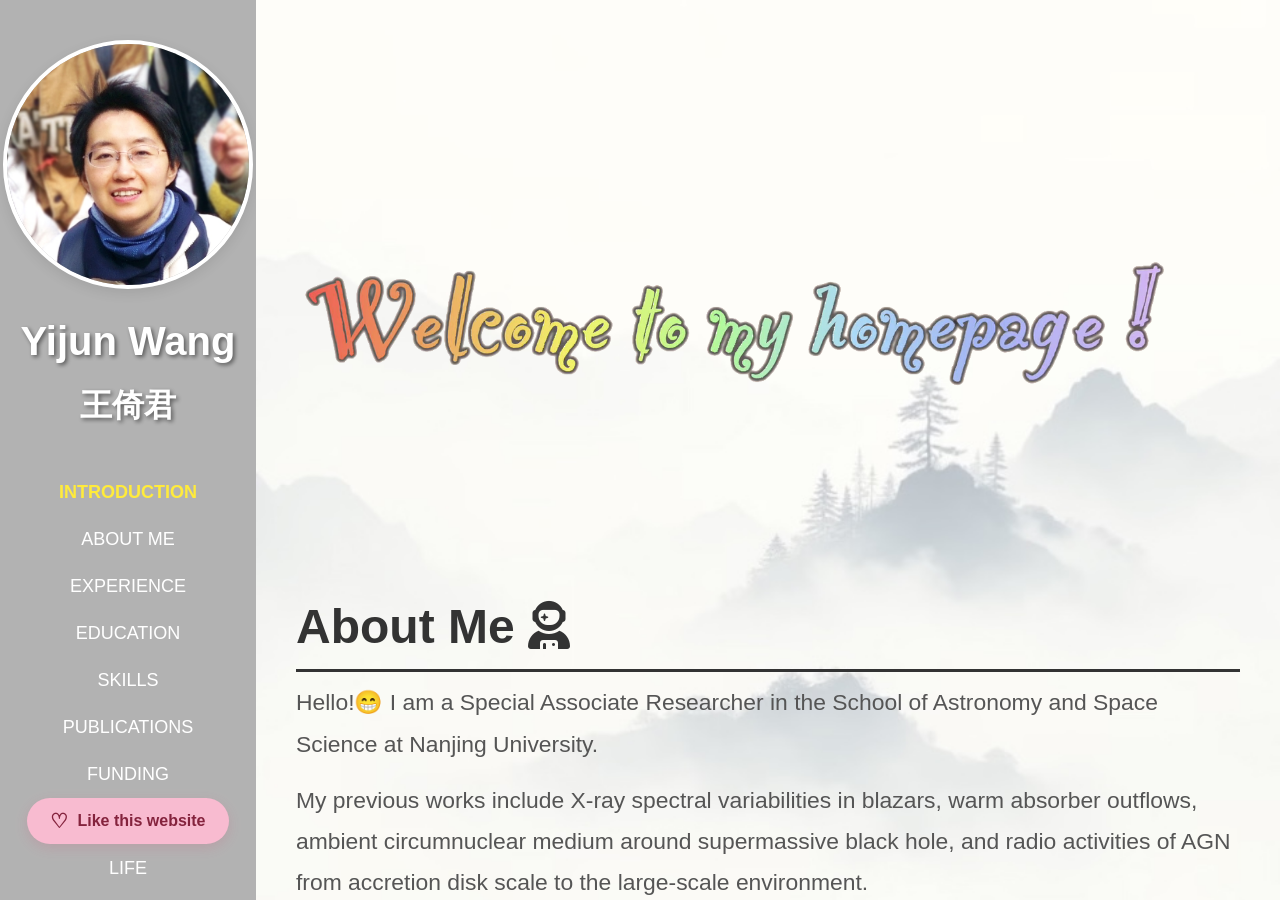
==== index.html @ e7525858 "Update index.html" ====
<!DOCTYPE html>
<html lang="en">
<head>
    <meta charset="UTF-8">
    <meta name="viewport" content="width=device-width, initial-scale=1.0">
    <title>Personal Website</title>

    <!-- Font Awesome CDN -->
    <link rel="stylesheet" href="https://cdnjs.cloudflare.com/ajax/libs/font-awesome/6.4.0/css/all.min.css">
    
    <style>
        * {
            margin: 0;
            padding: 0;
            box-sizing: border-box;
        }

        body {
            font-family: 'Arial', sans-serif;
            height: 100vh;
            overflow: hidden;
        }

        /* Split screen container - Full page */
        .container {
            display: flex;
            height: 100vh;
            width: 100vw;
        }

        /* Left side - Navigation with background image */
        .left-side {
            width: 20%;
            background-image: url('your-background-image.jpg'); /* Upload your image */
            background-size: cover;
            background-position: center;
            background-repeat: no-repeat;
            color: white;
            padding: 40px 15px;
            overflow-y: auto;
            position: fixed;
            height: 100vh;
            left: 0;
            top: 0;
            display: flex;
            flex-direction: column;
            align-items: center;
            text-align: center;
        }

        /* Overlay for better text readability */
        .left-side::before {
            content: '';
            position: absolute;
            top: 0;
            left: 0;
            right: 0;
            bottom: 0;
            background: rgba(0, 0, 0, 0.3);
            z-index: 1;
        }

        .left-side > * {
            position: relative;
            z-index: 2;
        }

        /* Profile photo */
        /* .profile-photo {
            width: 180px;
            height: 180px;
            border-radius: 50%;
            object-fit: cover;
            border: 4px solid white;
            margin-bottom: 30px;
        } */

        /* Name with larger font size */
        .name {
            font-size: 2.5em;
            font-weight: bold;
            margin-bottom: 20px;
            color: white;
            text-shadow: 2px 2px 4px rgba(0, 0, 0, 0.5);
        }

        /* Chinese Name with larger font size */
        .name-CN {
            font-size: 2.0em;
            font-weight: bold;
            margin-bottom: 30px;
            color: white;
            text-shadow: 2px 2px 4px rgba(0, 0, 0, 0.5);
        }

        /* Navigation items - no background boxes */
        .nav-items {
            width: 100%;
            margin-top: 10px;
        }

        .nav-item {
            padding: 12px 20px;
            margin: 2px 0;
            cursor: pointer;
            transition: all 0.3s ease;
            font-size: 18px;
            font-weight: 500;
            color: white;
            background: none;
            border: none;
            width: 100%;
            text-align: center;
            gap: 2px;
        }

        /* Hover effect - font size larger */
        .nav-item:hover {
            font-size: 20px;
            transform: scale(1.05);
            color: white;
        }

        .nav-item.active {
            color: #ffeb3b;
            font-weight: bold;
        }

        .nav-item.external-link {
            text-decoration: none;
            color: white;
            margin-top: 20px;
            border: 1px solid rgba(255, 255, 255, 0.3);
            border-radius: 8px;
        }

        .nav-item.external-link:hover {
            background-color: rgba(255, 255, 255, 0.1);
            border-color: #ffeb3b;
        }

        .page-views {
            position: absolute;
            bottom: 2rem;
            font-size: 0.9rem;
            background: rgba(0,0,0,0.7);
            padding: 0.8rem 1.5rem;
            border-radius: 25px;
            color: white;
            backdrop-filter: blur(10px);
            border: 1px solid rgba(255,255,255,0.2);
            text-align: center;
        }

        #viewCount {
            font-weight: bold;
            color: #ff6b6b;
            font-size: 1.1rem;
        }

        /* Right side - Content with seashell background */
        .right-side {
            width: 80%;
            background-image: url('your-background-image2.jpg'); /* Upload your image */
            background-color: #fff2e9;
            background-size: cover;
            background-position: center;
            background-repeat: no-repeat;
            color: white;
            margin-left: 20%;
            padding: 40px;
            overflow-y: auto;
            height: 100vh;
        }

        /* GIF-like Video section - small distance to next section */
        .gif-section {
            width: 100%;
            margin-bottom: 0; /* Small distance to first section */
            margin-top: 5px;
            margin-left: 0px;
            text-align: left;
            min-height: 30vh;
        }

        .gif-mov {
            width: 100%;
            max-width: 1500px;
            height: 400px;
            border-radius: 8px;
            object-fit: cover;
            margin-left: 5px;
            /* Hide all video controls and make it look like GIF */
            -webkit-appearance: none;
            appearance: none;
            background: #000;
            pointer-events: none;
        }

        /* Completely hide all video controls in all browsers */
        .gif-video::-webkit-media-controls {
            display: none !important;
        }

        .gif-video::-webkit-media-controls-panel {
            display: none !important;
        }

        .gif-mov::-webkit-media-controls-play-button,
        .gif-mov::-webkit-media-controls-start-playback-button,
        .gif-mov::-webkit-media-controls-timeline,
        .gif-mov::-webkit-media-controls-current-time-display,
        .gif-mov::-webkit-media-controls-time-remaining-display,
        .gif-mov::-webkit-media-controls-mute-button,
        .gif-mov::-webkit-media-controls-volume-slider,
        .gif-mov::-webkit-media-controls-fullscreen-button,
        .gif-mov::-webkit-media-controls-overlay-play-button {
            display: none !important;
        }

        .transparent-video-container {
            background: transparent;
            padding: 0;
        }

        .transparent-mov {
            width: 100%;
            max-width: 1500px;
            height: 400px;
            object-fit: contain;
            
            /* 确保视频本身不添加任何背景 */
            background: transparent !important;
            mix-blend-mode: normal;
            
            /* GIF-like behavior */
            -webkit-appearance: none;
            appearance: none;
            pointer-events: none;
        }

        /* 隐藏所有控制条 */
        .transparent-mov::-webkit-media-controls { display: none !important; }
        .transparent-mov::-webkit-media-controls-panel { display: none !important; }

        /* Content sections */
        .content-section {
            min-height: 50vh;
            display: flex;
            flex-direction: column;
            justify-content: center;
            margin-bottom: 100px;
            margin-top: 0px;
        }

        .section-title {
            font-size: 3em;
            margin-bottom: 10px;
            color: #333;
            border-bottom: 3px solid #333;
            padding-bottom: 15px;
        }

        .section-content {
            font-size: 1.3em;
            line-height: 1.8;
            color: #555;
        }

        .section-content h3 {
            color: #333;
            margin: 25px 0 15px 0;
            font-size: 1.5em;
        }

        .section-content p {
            margin-bottom: 15px;
            font-size: 1.1em;
        }

        .section-content a {
            color: #0366d6;
            text-decoration: none;
            transition: color 0.3s ease;
        }

        .section-content a:hover {
            color: #0256b3;
            text-decoration: underline;
        }

        /* Skill section styling */
        .skills-columns {
            display: grid;
            grid-template-columns: repeat(2, minmax(0, 1fr));
            gap: 40px;
        }

        @media (max-width: 768px) {
            .skills-columns {
                grid-template-columns: 1fr;
                gap: 20px;
            }
        }
        
        /* Papers section styling */
        .papers-list {
            list-style: none;
            margin-top: 20px;
        }

        .paper-item {
            display: flex;
            align-items: flex-start;
            margin-bottom: 25px;
            padding: 15px;
            background: rgba(255, 255, 255, 0.7);
            border-radius: 8px;
            border-left: 4px solid #0366d6;
            transition: transform 0.2s ease, box-shadow 0.2s ease;
        }

        .paper-number {
            flex-shrink: 0;
            width: 32px;
            height: 32px;
            background: #0366d6;
            color: white;
            border-radius: 50%;
            text-align: center;
            line-height: 32px;
            font-weight: bold;
            margin-right: 15px;
            margin-top: 2px; /* 微调垂直对齐 */
            font-size: 0.9em;
        }

        .paper-title {
            font-weight: bold;
            color: #333;
            margin-bottom: 8px;
            font-size: 1.1em;
            line-height: 1.4;
        }

        .paper-authors {
            color: #666;
            font-style: italic;
            margin-bottom: 6px;
            font-size: 0.95em;
        }

        .paper-venue {
            color: #888;
            margin-bottom: 10px;
            font-size: 0.9em;
        }

        .paper-links a {
            color: #0366d6;
            text-decoration: none;
            margin-right: 15px;
            font-size: 0.9em;
            padding: 4px 8px;
            border: 1px solid #0366d6;
            border-radius: 4px;
            transition: all 0.2s ease;
        }

        .paper-links a:hover {
            background-color: #0366d6;
            color: white;
            text-decoration: none;
        }

        .paper-content {
            flex: 1;
        }

        .profile-photo {
            width: 250px;
            height: 250px;
            border-radius: 50%;
            object-fit: cover;
            border: 4px solid white;
            box-shadow: 0 4px 15px rgba(0,0,0,0.1);
            margin-bottom: 30px;
        }

        .project-grid {
            display: grid;
            grid-template-columns: repeat(auto-fit, minmax(300px, 1fr));
            gap: 30px;
        }

        .project-card {
            background: white;
            border-radius: 12px;
            overflow: hidden;
            box-shadow: 0 4px 15px rgba(0,0,0,0.1);
            transition: transform 0.3s ease;
        }

        .project-card:hover {
            transform: translateY(-5px);
        }

        .project-thumbnail {
            max-width: 100%;
        }

        .project-info {
            padding: 20px;
        }

        .project-links a {
            color: #0366d6;
            text-decoration: none;
            margin-right: 15px;
            font-weight: 500;
        }

        .project-links a:hover {
            text-decoration: underline;
        }

        /* Style for external links */
        .custom-link {
            color: #0366d6;
            text-decoration: none;
            font-weight: 500;
            padding: 8px 12px;
            border-radius: 5px;
            transition: all 0.3s ease;
            display: inline-block;
        }

        .custom-link:hover {
            color: #0256b3;
            background-color: rgba(3, 102, 214, 0.1);
            text-decoration: underline;
            transform: translateY(-2px);
        }


        /* Gentle pink-to-red appreciation button */
        .like-section { position: absolute; bottom: 2rem; text-align: center; padding: 1.5rem 1rem; min-width: 150px; }
        .like-button {
            background: #f8bbd0; color: #84233d; border: 0; padding: 13px 23px;
            border-radius: 50px; font-size: 1rem; font-weight: 600; cursor: pointer;
            display: flex; align-items: center; justify-content: center; gap: 9px;
            margin: 0 auto; box-shadow: 0 4px 14px rgba(210, 70, 110, .18);
            transition: background-color .35s ease, color .35s ease, box-shadow .35s ease, transform .2s ease;
        }
        .like-button:hover { transform: translateY(-2px); box-shadow: 0 6px 18px rgba(210,70,110,.25); }
        .like-button:active { transform: scale(.96); }
        .like-button.clicked { background: #d9364f; color: #fff; }
        .like-icon { font-size: 1.25rem; line-height: 1; transition: transform .35s ease; }
        .like-button:hover .like-icon { transform: scale(1.15); }
        .like-heart-particle {
            position: fixed; z-index: 9999; pointer-events: none; line-height: 1;
            font-size: var(--heart-size); color: var(--heart-color);
            animation: like-heart-float 1.3s ease-out forwards;
        }
        @keyframes like-heart-float {
            0% { opacity: 0; transform: translate(-50%, 0) scale(.4) rotate(-12deg); }
            20% { opacity: 1; }
            100% { opacity: 0; transform: translate(calc(-50% + var(--heart-x)), var(--heart-y)) scale(1.2) rotate(var(--heart-rotation)); }
        }
        @media (prefers-reduced-motion: reduce) {
            .like-button { transition: none; }
            .like-heart-particle { display: none; }
        }

        @media (max-width: 768px) {
            .paper-item {
                padding: 12px;
                margin-bottom: 20px;
            }
    
            .paper-number {
                width: 28px;
                height: 28px;
                line-height: 28px;
                margin-right: 12px;
                font-size: 0.8em;
            }
    
            .paper-title {
                font-size: 1em;
            }
    
            .paper-links a {
                display: inline-block;
                margin-bottom: 5px;
                margin-right: 10px;
            }
        }

        /* Make sure content takes full height */
        html, body {
            height: 100%;
        }

        /* Responsive design */
        @media (max-width: 768px) {
            .container {
                flex-direction: column;
            }
            
            .left-side, .right-side {
                width: 100%;
                position: static;
                margin-left: 0;
            }
            
            .left-side {
                height: auto;
                min-height: 50vh;
            }
            
            .right-side {
                height: 50vh;
            }

            .name {
                font-size: 2em;
            }

            .gif-video {
                height: 400px;
            }
        }

        /* Publications: visual research gallery */
        #publications { justify-content: flex-start; }
        .pub-intro { color: #687487; font-size: 1rem; margin: 12px 0 22px; }
        .publication-grid { display: grid; grid-template-columns: repeat(3, minmax(0, 1fr)); gap: 20px; align-items: stretch; }
        .publication-card { min-width: 0; display: flex; flex-direction: column; overflow: hidden; border-radius: 13px; background: rgba(255,255,255,.93); border: 1px solid rgba(37,76,116,.15); box-shadow: 0 5px 20px rgba(17,43,75,.12); transition: transform .2s ease, box-shadow .2s ease; }
        .publication-card:hover { transform: translateY(-4px); box-shadow: 0 12px 26px rgba(17,43,75,.18); }
        .publication-visual { position: relative; aspect-ratio: 16/10; background: radial-gradient(circle at 45% 50%, #15355b, #061326 75%); overflow: hidden; }
        .publication-visual img { width: 100%; height: 100%; display: block; object-fit: cover; }
        .publication-placeholder { position: absolute; inset: 0; display: flex; align-items: center; justify-content: center; padding: 18px; text-align: center; color: #a9c8e7; font-size: .95rem; line-height: 1.5; letter-spacing: .02em; }
        .publication-visual img:not([src]) { display: none; }
        .publication-visual img[src] + .publication-placeholder { display: none; }
        .publication-details { padding: 17px 17px 19px; display: flex; flex: 1; flex-direction: column; }
        .publication-meta { font-size: .76rem; font-weight: 700; color: #376e9e; letter-spacing: .06em; margin-bottom: 9px; }
        #publications .publication-title { color: #1a2f47; font-size: 1rem; font-weight: 700; line-height: 1.45; margin: 0 0 11px; overflow-wrap: anywhere; }
        #publications .publication-authors { font-size: .81rem; color: #526275; font-style: normal; line-height: 1.55; margin: 0 0 11px; overflow-wrap: anywhere; }
        #publications .publication-authors strong { color: #235c90; }
        #publications .publication-venue { font-size: .82rem; color: #718094; margin: 0 0 14px; }
        #publications .publication-links { display: flex; flex-wrap: wrap; gap: 8px; margin-top: auto; }
        #publications .publication-links a { display: inline-block; margin: 0; padding: 5px 10px; border-radius: 5px; border: 1px solid #b9d3ed; color: #185c9b; background: #f5faff; text-decoration: none; font-size: .8rem; }
        #publications .publication-links a:hover { color: #fff; background: #185c9b; }
        .publication-more { margin-top: 34px; }
        .publication-more h3 { color: #30445a; font-size: 1.25rem; margin: 0 0 14px; }
        .publication-more .papers-list { margin-top: 0; }
        .publication-more .paper-item { font-size: .87rem; }
        @media (max-width: 1200px) { .publication-grid { grid-template-columns: repeat(2, minmax(0, 1fr)); } }
        @media (max-width: 700px) { .publication-grid { grid-template-columns: 1fr; } .right-side { padding: 24px 16px; } }
        @media (prefers-reduced-motion: reduce) { .publication-card { transition: none; } }
        /* Publication thumbnails: enlarge on hover without changing card layout */
        .publication-card { overflow: visible; position: relative; }
        .publication-card:hover { z-index: 20; }
        .publication-visual { overflow: visible; z-index: 1; }
        .publication-visual img {
            position: relative;
            z-index: 1;
            transform-origin: center center;
            transition: transform 0.3s ease, box-shadow 0.3s ease;
            cursor: zoom-in;
        }
        .publication-visual img:hover {
            transform: scale(1.8);
            z-index: 30;
            box-shadow: 0 12px 35px rgba(0,0,0,0.35);
            border-radius: 6px;
        }
        @media (max-width: 700px) {
            .publication-visual img:hover { transform: scale(1.15); }
        }
        @media (prefers-reduced-motion: reduce) {
            .publication-visual img { transition: none; }
        }

    </style>
</head>
<body>
    <div class="container">
        <!-- Left Side - Navigation -->
        <div class="left-side">
            <!-- Profile Photo -->
            <img src="your-photo.jpg" alt="Profile Photo" class="profile-photo">
            
            <!-- Name with larger font size -->
            <div class="name">Yijun Wang</div>
            <div class="name-CN">王倚君</div>
            
            <!-- Navigation Items - no background boxes -->
            <div class="nav-items">
                <div class="nav-item active" data-target="video">INTRODUCTION</div>
                <div class="nav-item" data-target="about">ABOUT ME</div>
                <div class="nav-item" data-target="experience">EXPERIENCE</div>
                <div class="nav-item" data-target="education">EDUCATION</div>
                <div class="nav-item" data-target="skills">SKILLS</div>
                <div class="nav-item" data-target="publications">PUBLICATIONS</div>
                <div class="nav-item" data-target="funding">FUNDING</div>
                <div class="nav-item" data-target="contact">CONTACT</div>
                <div class="nav-item" data-target="life">LIFE</div>
            </div>
            <div class="like-section" aria-label="Website appreciation">
                <button id="likeButton" class="like-button" type="button" aria-pressed="false">
                    <span class="like-icon" aria-hidden="true">♡</span>
                    <span class="like-text">Like this website</span>
                </button>
            </div>
        </div>

        <!-- Right Side - Content -->
        <div class="right-side">
            <!-- Cross-browser transparent welcome animation -->
            <section id="video" class="content-section">
                <div class="transparent-video-container">
                    <video class="transparent-mov" id="welcomeVideo" autoplay muted loop playsinline preload="auto" aria-label="Animated welcome greeting"></video>
                </div>
            </section>

            <!-- About Section -->
            <section id="about" class="content-section">
                <h2 class="section-title">About Me
                    <i class="fa-solid fa-user-astronaut"></i>
                    <!-- <i class="fa-solid fa-user-secret"></i> -->
                </h2>
                <div class="section-content">
                    <p>Hello!😁 I am a Special Associate Researcher in the School of Astronomy and Space Science at Nanjing University.</p>
                    <p>My previous works include X-ray spectral variabilities in blazars, warm absorber outflows, ambient circumnuclear medium around supermassive black hole, and radio activities of AGN from accretion disk scale to the large-scale environment.</p>
                    <p>Now my interests focus on AGN feedback on host galaxies and surrounding environments.</p>
                    <p>You can find my resume <a href="Wang_Yijun_resume.pdf" download style="color: #0366d6; text-decoration: none;">here</a> and my research experience <a href="Wang_Yijun_Research_Experience.pdf" download style="color: #0366d6; text-decoration: none;">here</a>.
                    </p>
                </div>
            </section>

            <!-- Experience Section -->
            <section id="experience" class="content-section">
                <h2 class="section-title">Experience
                    <i class="fa-solid fa-suitcase"></i>
                </h2>
                <div class="section-content">
                    <h3>Special Associate Researcher @ Nanjing University (2024-Present)</h3>
                    <p> Working in Prof. Tao Wang's group.</p>
                    <p>Leading works about minor-merger induced star formation rejuvenation in an elliptical radio-loud AGN host 3C 59, warm absorber outflows around the central engine of 3C 59, and radio AGN feedback to the surrounding satellite galaxies.</p>
                </div>
                 <div class="section-content">
                    <h3>Special Assistant Researcher @ Nanjing University (2021-2024)</h3>
                    <p> Working in Prof. Tao Wang's group.</p>
                    <p>Leading works about density profile of the ambient circumnuclear medium around supermassive black hole, and radio activities of AGN from accretion disk scale to host galaxy scale.</p>
                </div>
          </section>

            <!-- Education Section -->
            <section id="education" class="content-section">
                <h2 class="section-title">Education
                    <i class="fa-solid fa-graduation-cap"></i>
                </h2>
                <div class="section-content">
                    <h3>Doctor of Science in Astrophysics (2014-2021)</h3>
                    <p>@ University of Science and Technology of China (USTC)</p>
                    <p>Studying in Prof. Yongquan Xue's group.</p>
                    <p> Leading works on X-ray spectral variability in blazars.</p>
                    
                    <h3>Visiting PhD student in Astrophysics (2019-2020)</h3>
                    <p>@ Space Research Organisation Netherlands (SRON) & Leiden University</p>
                    <p>Studying in Prof. Jelle Kaastra's group.</p>
                    <p> Participating a series of works on warm absorber outflows and obscured winds in NGC 3227, and leading one of the projects.</p>
                    
                    <h3>Bachelor of Science in Agriculture (2010-2014)</h3>
                    <p>@ Huazhong Agriculture Univerisy (HZAU)</p>
                    <p>Cultivating a variety of crops such as rapeseed, rice, wheat, cotton, corn, and others, and learning basic plant gene extraction techniques and meteorology.</p>
                </div>
            </section>

            <!-- Skills Section -->
            <section id="skills" class="content-section">
                <h2 class="section-title">Skills
                    <i class="fa-solid fa-laptop-code"></i>
                </h2>
                <div class="section-content">
                    <h3>Data Reduction</h3>
                    <p>XMMM-Newton &#9733;&#9733;&#9733;&#9733;&#9733;</p>
                    <p>NuSTAR &#9733;&#9733;&#9733;&#9733;&#9734;</p>
                    <p>Swift &#9733;&#9733;&#9733;&#9734;&#9734;</p>
                    <p>RXTE &#9733;&#9733;&#9733;&#9734;&#9734;</p>
                    
                    <h3>Software or code</h3>
                    <p>SPEX &#9733;&#9733;&#9733;&#9733;&#9733;</p>
                    <p>CIGALE &#9733;&#9733;&#9733;&#9733;&#9733;</p>
                    <p>galight &#9733;&#9733;&#9733;&#9733;&#9733;</p>
                    <p>EAZY &#9733;&#9733;&#9733;&#9733;&#9734;</p>
                    <p>XSPEC &#9733;&#9733;&#9733;&#9734;&#9734;</p>
                    <p>QSOfit &#9733;&#9733;&#9733;&#9734;&#9734;</p>
                    <p>Photoshop &#9733;&#9733;&#9733;&#9733;&#9733;</p>
                </div>
            </section>

            <!-- Publications Section -->
            <section id="publications" class="content-section">
                <h2 class="section-title">Publications
                    <i class="fa-regular fa-pen-to-square"></i>
                    </h2>
                <div class="section-content">
                    <h3>First-Author Papers</h3>
                    <ul class="papers-list">
                        <!-- Paper 1 -->
                        <li class="paper-item">
                            <span class="paper-number">1</span>
                            <div class="paper-content">
                                <div class="paper-title">Satellite quenching by radio jets of central galaxies in galaxy groups</div>
                                <div class="paper-authors"><strong>Yijun Wang</strong>, Tao Wang, Dingyi Zhao, Yingjie Peng, Mark T. Sargent, Ziwen Zhang, Houjun Mo, Feng Yuan, Zhaozhou Li, Lingyu Wang, Yu Qiu, Yangyao Chen, Ke Xu</div>
                                <div class="paper-venue">Submitted, 2026</div>
                                <div class="paper-links">
                                    <a href="https://ui.adsabs.harvard.edu/abs/2026arXiv260702801W/abstract" target="_blank">ADS</a>
                                    <a href="https://arxiv.org/abs/2607.02801" target="_blank">arXiv</a>
                                </div>
                            </div>
                        </li>

                        <!-- Paper 2 -->
                        <li class="paper-item">
                            <span class="paper-number">2</span>
                            <div class="paper-content">
                                <div class="paper-title">Warm absorber outflows in radio-loud active galactic nucleus 3C 59</div>
                                <div class="paper-authors"><strong>Yijun Wang</strong>, Tao Wang, Junjie Mao, Yerong Xu, Zhicheng He, Zheng Zhou, Yongquan Xue, Jiayi Chen, Chen Li, Fangzheng Shi, Missagh Mehdipour</div>
                                <div class="paper-venue">A&A, 2026</div>
                                <div class="paper-links">
                                    <a href="https://ui.adsabs.harvard.edu/abs/2026A%26A...705A..95W/abstract" target="_blank">ADS</a>
                                    <a href="https://arxiv.org/abs/2510.06752" target="_blank">arXiv</a>
                                </div>
                            </div>
                        </li>

                        <!-- Paper 3 -->
                        <li class="paper-item">
                            <span class="paper-number">3</span>
                            <div class="paper-content">
                                <div class="paper-title">Minor-merger induced star formation rejuvenation in an elliptical radio-loud quasar host, 3C 59</div>
                                <div class="paper-authors"><strong>Yijun Wang</strong>, Tao Wang, Ke Xu, Junjie Mao, Yerong Xu, Zheng Zhou</div>
                                <div class="paper-venue">ApJ, 2025</div>
                                <div class="paper-links">
                                    <a href="https://ui.adsabs.harvard.edu/abs/2025ApJ...980..107W/abstract" target="_blank">ADS</a>
                                    <a href="https://arxiv.org/abs/2412.11367" target="_blank">arXiv</a>
                                </div>
                            </div>
                        </li>
                        
                        <!-- Paper 4 -->
                        <li class="paper-item">
                            <span class="paper-number">4</span>
                            <div class="paper-content">
                                <div class="paper-title">The fundamental plane of black hole activity for low-luminosity radio active galactic nuclei across 0 < z < 4</div>
                                <div class="paper-authors"><strong>Yijun Wang</strong>, Tao Wang, Luis C. Ho, Yuxing Zhong, Bin Luo</div>
                                <div class="paper-venue">A&A, 2024</div>
                                <div class="paper-links">
                                    <a href="https://ui.adsabs.harvard.edu/abs/2024A%26A...689A.327W/abstract" target="_blank">ADS</a>
                                    <a href="https://arxiv.org/abs/2402.17991" target="_blank">arXiv</a>
                                </div>
                            </div>
                        </li>

                        <!-- Paper 5 -->
                        <li class="paper-item">
                            <span class="paper-number">5</span>
                            <div class="paper-content">
                                <div class="paper-title">Cosmic evolution of radio-excess active galactic nuclei in quiescent and star-forming galaxies across 0 < z < 4</div>
                                <div class="paper-authors"><strong>Yijun Wang</strong>, Tao Wang, Daizhong Liu, Mark T. Sargent, Fangyou Gao, David M. Alexander, Wiphu Rujopakarn, Luwenjia Zhou, Emanuele Daddi, Ke Xu, Kotaro Kohno, Shuowen Jin</div>
                                <div class="paper-venue">A&A, 2024</div>
                                <div class="paper-links">
                                    <a href="https://ui.adsabs.harvard.edu/abs/2024A%26A...685A..79W/abstract" target="_blank">ADS</a>
                                    <a href="https://arxiv.org/abs/2401.04924" target="_blank">arXiv</a>
                                </div>
                            </div>
                        </li>

                        <!-- Paper 6 -->
                        <li class="paper-item">
                            <span class="paper-number">6</span>
                            <div class="paper-content">
                                <div class="paper-title">Density profile of the ambient circumnuclear medium in Seyfert 1 galaxies</div>
                                <div class="paper-authors"><strong>Yijun Wang</strong>, Zhicheng He, Junjie Mao, Jelle Kaastra, Yongquan Xue, and Mehdipour Missagh</div>
                                <div class="paper-venue">ApJ, 2022</div>
                                <div class="paper-links">
                                    <a href="https://ui.adsabs.harvard.edu/abs/2022ApJ...928....7W/abstract" target="_blank">ADS</a>
                                    <a href="https://arxiv.org/abs/2202.01502" target="_blank">arXiv</a>
                                </div>
                            </div>
                        </li>

                        <!-- Paper 7 -->
                        <li class="paper-item">
                            <span class="paper-number">7</span>
                            <div class="paper-content">
                                <div class="paper-title">Transient obscuration event captured in NGC 3227 II. Warm absorbers and obscuration events in archival XMM-Newton and NuSTAR observations</div>
                                <div class="paper-authors"><strong>Yijun Wang</strong>, Jelle Kaastra, Mehdipour Missagh, Junjie Mao, Elisa Costantini, Gerard A. Kriss, Ciro Pinto, Gabriele Ponti, Ehud Behar, Stefano Bianchi, Graziella Branduardi-Raymont, Barbara De Marco, Sam Grafton-Waters, Pierre Olivier Petrucci, Jacobo Ebrero, Dominic James Walton, Shai Kaspi, Yongquan Xue, Stáphane Paltani, Laura di Gesu, Zhicheng He</div>
                                <div class="paper-venue">A&A, 2022</div>
                                <div class="paper-links">
                                    <a href="https://ui.adsabs.harvard.edu/abs/2022A%26A...657A..77W/abstract" target="_blank">ADS</a>
                                    <a href="https://arxiv.org/abs/2110.07861" target="_blank">arXiv</a>
                                </div>
                            </div>
                        </li>

                        <!-- Paper 8 -->
                        <li class="paper-item">
                            <span class="paper-number">8</span>
                            <div class="paper-content">
                                <div class="paper-title">X-ray spectral variations of synchrotron peak in BL Lacs</div>
                                <div class="paper-authors"><strong>Yijun Wang</strong>, Shifu Zhu, Yongquan Xue, Minfeng Gu, Shanshan Weng, and Huynh Anh N. Le</div>
                                <div class="paper-venue">ApJ, 2019</div>
                                <div class="paper-links">
                                    <a href="https://ui.adsabs.harvard.edu/abs/2019ApJ...885....8W/abstract" target="_blank">ADS</a>
                                    <a href="https://arxiv.org/abs/1909.06801" target="_blank">arXiv</a>
                                </div>
                            </div>
                        </li>

                        <!-- Paper 9 -->
                        <li class="paper-item">
                            <span class="paper-number">9</span>
                            <div class="paper-content">
                                <div class="paper-title">Systematic investigation of X-ray spectral variability of TeV blazars during flares in the RXTE era</div>
                                <div class="paper-authors"><strong>Yijun Wang</strong>, Yongquan Xue, Shifu Zhu, and Junhui Fan</div>
                                <div class="paper-venue">ApJ, 2018</div>
                                <div class="paper-links">
                                    <a href="https://ui.adsabs.harvard.edu/abs/2018ApJ...867...68W/abstract" target="_blank">ADS</a>
                                    <a href="https://arxiv.org/abs/1809.08036" target="_blank">arXiv</a>
                                </div>
                            </div>
                        </li>
                    </ul>
                    
                    <h3>Book Chapter</h3>
                    <ul class="papers-list">
                        <!-- Paper 10 -->
                        <li class="paper-item">
                            <span class="paper-number">10</span>
                            <div class="paper-content">
                                <div class="paper-title">Chapter "High-Resolution Spectral Analysis" in Book "High-Resolution X-ray Spectroscopy: Instrumentation, Data Analysis, and Science"</div>
                                <div class="paper-authors"><strong>Yijun Wang</strong>, Jelle de Plaa</div>
                                <div class="paper-venue">Springer, 2023</div>
                                <div class="paper-links">
                                    <a href="https://link.springer.com/chapter/10.1007/978-981-99-4409-5_6" target="_blank">Springer link of this Chapter</a>
                                    <a href="https://link.springer.com/book/10.1007/978-981-99-4409-5" target="_blank">Springer link of the Book</a>
                                </div>
                            </div>
                        </li>
                    </ul>

                    <h3>Co-authored Papers</h3>
                    <ul class="papers-list">
                        <!-- Paper 11 -->
                        <li class="paper-item">
                            <span class="paper-number">11</span>
                            <div class="paper-content">
                                <div class="paper-title">An empirical model of the extragalactic radio background</div>
                                <div class="paper-authors">Fangyou Gao, Tao Wang, <strong>Yijun Wang</strong></div>
                                <div class="paper-venue">A&A, 2025</div>
                                <div class="paper-links">
                                    <a href="https://ui.adsabs.harvard.edu/abs/2025A%26A...694A.261G/abstract" target="_blank">ADS</a>
                                    <a href="https://arxiv.org/abs/2412.08995" target="_blank">arXiv</a>
                                </div>
                            </div>
                        </li>

                        <!-- Paper 12 -->
                        <li class="paper-item">
                            <span class="paper-number">12</span>
                            <div class="paper-content">
                                <div class="paper-title">On the connection between the repeated X-ray quasiperiodic oscillation and warm absorber in the active galaxy RE J1034+396</div>
                                <div class="paper-authors">Zheng Zhou, Junjie Mao, Taotao Fang, <strong>Yijun Wang</strong></div>
                                <div class="paper-venue">ApJ, 2024</div>
                                <div class="paper-links">
                                    <a href="https://ui.adsabs.harvard.edu/abs/2024ApJ...967..105Z/abstract" target="_blank">ADS</a>
                                    <a href="https://arxiv.org/abs/2404.01377" target="_blank">arXiv</a>
                                </div>
                            </div>
                        </li>

                        <!-- Paper 13 -->
                        <li class="paper-item">
                            <span class="paper-number">13</span>
                            <div class="paper-content">
                                <div class="paper-title">Transient obscuration event captured in NGC 3227. I. Continuum model for the broadband spectral energy distribution</div>
                                <div class="paper-authors">Missagh Mehdipour, G. A. Kriss, Jelle Kaastra, <strong>Yijun Wang</strong>, Junjie Mao, Elisa Costantini, N. Arav, Ehud Behar, Stefano Bianchi, Graziella Branduardi-Raymont, M. Brotherton, M. Cappi, Barbara De Marco, Laura di Gesu, Jacobo Ebrero, Sam Grafton-Waters, Shai Kaspi, G. Matt, Stáphane Paltani, Pierre Olivier Petrucci, Ciro Pinto, Gabriele Ponti, F. Ursini, Dominic James Walton</div>
                                <div class="paper-venue">A&A, 2021</div>
                                <div class="paper-links">
                                    <a href="https://ui.adsabs.harvard.edu/abs/2021A%26A...652A.150M/abstract" target="_blank">ADS</a>
                                    <a href="https://arxiv.org/abs/2106.14957" target="_blank">arXiv</a>
                                </div>
                            </div>
                        </li>

                        <!-- Paper 14 -->
                        <li class="paper-item">
                            <span class="paper-number">14</span>
                            <div class="paper-content">
                                <div class="paper-title">Other collaborative works:</div>
                                <div class="paper-links">
                                    <a href="https://ui.adsabs.harvard.edu/user/libraries/TSAPl_nSSISjjT6ybgSaOA" target="_blank">ADS Library</a>
                                </div>
                            </div>
                        </li>
                    </ul>
                    <div class="project-grid">
                        <div class="project-card">
                           <img src="first_author_paper.jpg" class="project-thumbnail" loading="eager">
                        </div>
                    </div>
                </div>
            </section>

            <!-- Funding Section -->
            <section id="funding" class="content-section">
                <h2 class="section-title">Funding
                    <i class="fa-solid fa-wallet"></i>
                </h2>
                <div class="section-content">
                    <h3>Research Grants</h3>
                    <ul>
                        <p>National Natural Science Foundation of China (NSFC), Young Scientists Fund <strong>(Principal Investigator)</strong></p>
                        <p>Jiangsu Natural Science Foundation, Young Scientists Fund <strong>(Principal Investigator)</strong></p>
                    </ul>

                    <h3>Fellowships &amp; Scholarships</h3>
                    <ul>
                        <p><strong>2019</strong> &mdash; China Scholarship Council (CSC) Scholarship</p>
                        <p><strong>2012</strong> &mdash; National Scholarship, Ministry of Education of China</p>
                    </ul>
                </div>
            </section>
            
            <!-- Contact Section -->
            <section id="contact" class="content-section">
                <h2 class="section-title">Contact
                    <i class="fa-regular fa-handshake"></i>
                </h2>
                <div class="section-content">
                    <p><strong>Email:</strong>
                        <a href="mailto:wangyijun@nju.edu.cn">wangyijun@nju.edu.cn</a>
                    </p>
                    <p><strong>Location:</strong> Nanjing University (Xianlin Campus), 163 Xianlin Avenue, Qixia district, Nanjing, Jiangsu 210023, China</p>
                </div>
            </section>
            
            <!-- Life Section -->
            <section id="life" class="content-section">
                <h2 class="section-title">Life
                    <i class="fa-solid fa-umbrella-beach"></i>
                </h2>
                <div class="section-content">
                    <h3>My Hometown</h3>
                    <p>I was born in Ningwu (宁武) county in northern Shanxi (山西) Province, China, a place with incredibly beautiful scenery <i class="fa-solid fa-mountain-sun"></i></p>
                    <p> The Fen River <i class="fa-solid fa-water"></i>, which originates from my hometown, flows through the entire Shanxi Province and eventually empties into the Yellow River, serving as its second-largest tributary. Shanxi Province is one of the birthplaces of the Chinese nation, possessing the largest number of ancient architectural structures <i class="fa-solid fa-vihara"></i> in China as well as a long-standing history and culture.</p>
                    <h3>My Daily Life</h3>
                    <p>In daily life, I usually enjoy painting <i class="fa-solid fa-palette"></i>, cycling <i class="fa-solid fa-person-biking"></i>, and running <i class="fa-solid fa-person-running"></i>, and now I'm learning to play the drums <i class="fa-solid fa-drum"></i> &#9834;&#9835;&#9836;</p>
                    <div class="project-grid">
                        <div class="project-card">
                           <img src="hobbies.jpg" class="project-thumbnail" loading="eager">
                        </div>
                    </div>
                </div>
            </section>
        </div>
    </div>

    <script>
        // Ensure MOV video plays automatically like a GIF
        document.addEventListener('DOMContentLoaded', function() {
            const video = document.querySelector('.transparent-mov');
            // Safari: original transparent HEVC MOV. Chrome/Edge/Firefox: alpha VP9 WebM.
            // Use browser detection only to prioritize the format; retry the other on error.
            if (video) {
                const ua = navigator.userAgent;
                const safari = /Safari/i.test(ua) && !/Chrome|Chromium|CriOS|Edg|OPR|FxiOS/i.test(ua);
                const sources = safari
                    ? ['your-video.mov', 'welcome_transparent.webm']
                    : ['welcome_transparent.webm', 'your-video.mov'];
                let sourceIndex = 0;
                video.addEventListener('error', () => {
                    if (++sourceIndex < sources.length) {
                        video.src = sources[sourceIndex];
                        video.load();
                        video.play().catch(() => {});
                    }
                });
                video.src = sources[0];
                video.load();
            }

            
            // Force video to play and loop
            if (!video) return;
            video.play().catch(function(error) {
                // If autoplay fails, play on first user interaction
                document.addEventListener('click', function() {
                    video.play();
                }, { once: true });
            });
            
            // Ensure video loops properly
            video.loop = true;

        });

        // Browser-local appreciation state; no remote counter or database required.
        (function setupAppreciationButton() {
            const button = document.getElementById('likeButton');
            const icon = button.querySelector('.like-icon');
            const label = button.querySelector('.like-text');
            const storageKey = 'homepageAppreciationLiked';
            let liked = false;
            try { liked = localStorage.getItem(storageKey) === 'true' || localStorage.getItem('hasLiked') === 'true'; }
            catch (error) { /* Private browsing may restrict storage. */ }

            function render() {
                button.classList.toggle('clicked', liked);
                button.setAttribute('aria-pressed', String(liked));
                icon.textContent = liked ? '♥' : '♡';
                label.textContent = liked ? 'Thank you!' : 'Like this website';
            }
            function floatHearts() {
                if (window.matchMedia('(prefers-reduced-motion: reduce)').matches) return;
                const rect = button.getBoundingClientRect();
                for (let i = 0; i < 9; i++) {
                    const heart = document.createElement('span');
                    heart.className = 'like-heart-particle';
                    heart.textContent = i % 3 === 2 ? '♡' : '♥';
                    heart.style.left = `${rect.left + rect.width / 2}px`;
                    heart.style.top = `${rect.top + rect.height / 2}px`;
                    heart.style.setProperty('--heart-size', `${12 + (i % 4) * 4}px`);
                    heart.style.setProperty('--heart-color', ['#e94c77', '#f6a1bd', '#d9364f'][i % 3]);
                    heart.style.setProperty('--heart-x', `${(i - 4) * 17}px`);
                    heart.style.setProperty('--heart-y', `${-65 - (i % 3) * 19}px`);
                    heart.style.setProperty('--heart-rotation', `${(i - 4) * 12}deg`);
                    heart.style.animationDelay = `${(i % 3) * 55}ms`;
                    document.body.appendChild(heart);
                    heart.addEventListener('animationend', () => heart.remove(), { once: true });
                }
            }
            button.addEventListener('click', function() {
                liked = !liked;
                try { localStorage.setItem(storageKey, String(liked)); localStorage.removeItem('hasLiked'); }
                catch (error) { /* The button still works for this visit. */ }
                render();
                if (liked) floatHearts();
            });
            render();
        })();

        // Navigation click handler - jump to sections
        document.querySelectorAll('.nav-item').forEach(item => {
            item.addEventListener('click', function() {
                const targetId = this.getAttribute('data-target');
                
                // Remove active class from all items
                document.querySelectorAll('.nav-item').forEach(nav => {
                    nav.classList.remove('active');
                });
                
                // Add active class to clicked item
                this.classList.add('active');
                
                // Scroll to target section
                const targetSection = document.getElementById(targetId);
                if (targetSection) {
                    targetSection.scrollIntoView({ behavior: 'smooth', block: 'start' });
                }
            });
        });

        // Update active nav item on scroll
        const rightSide = document.querySelector('.right-side');
        const sections = document.querySelectorAll('.content-section');
        const navItems = document.querySelectorAll('.nav-item');

        rightSide.addEventListener('scroll', function() {
            let current = '';
            const scrollPosition = rightSide.scrollTop + 100;
            
            sections.forEach(section => {
                const sectionTop = section.offsetTop;
                const sectionHeight = section.clientHeight;
                
                if (scrollPosition >= sectionTop && scrollPosition < sectionTop + sectionHeight) {
                    current = section.getAttribute('id');
                }
            });

            navItems.forEach(item => {
                item.classList.remove('active');
                if (item.getAttribute('data-target') === current) {
                    item.classList.add('active');
                }
            });
        });

        // Initial activation
        window.addEventListener('load', function() {
            document.querySelector('.nav-item[data-target="video"]').classList.add('active');
        });
    </script>
</body>
</html>
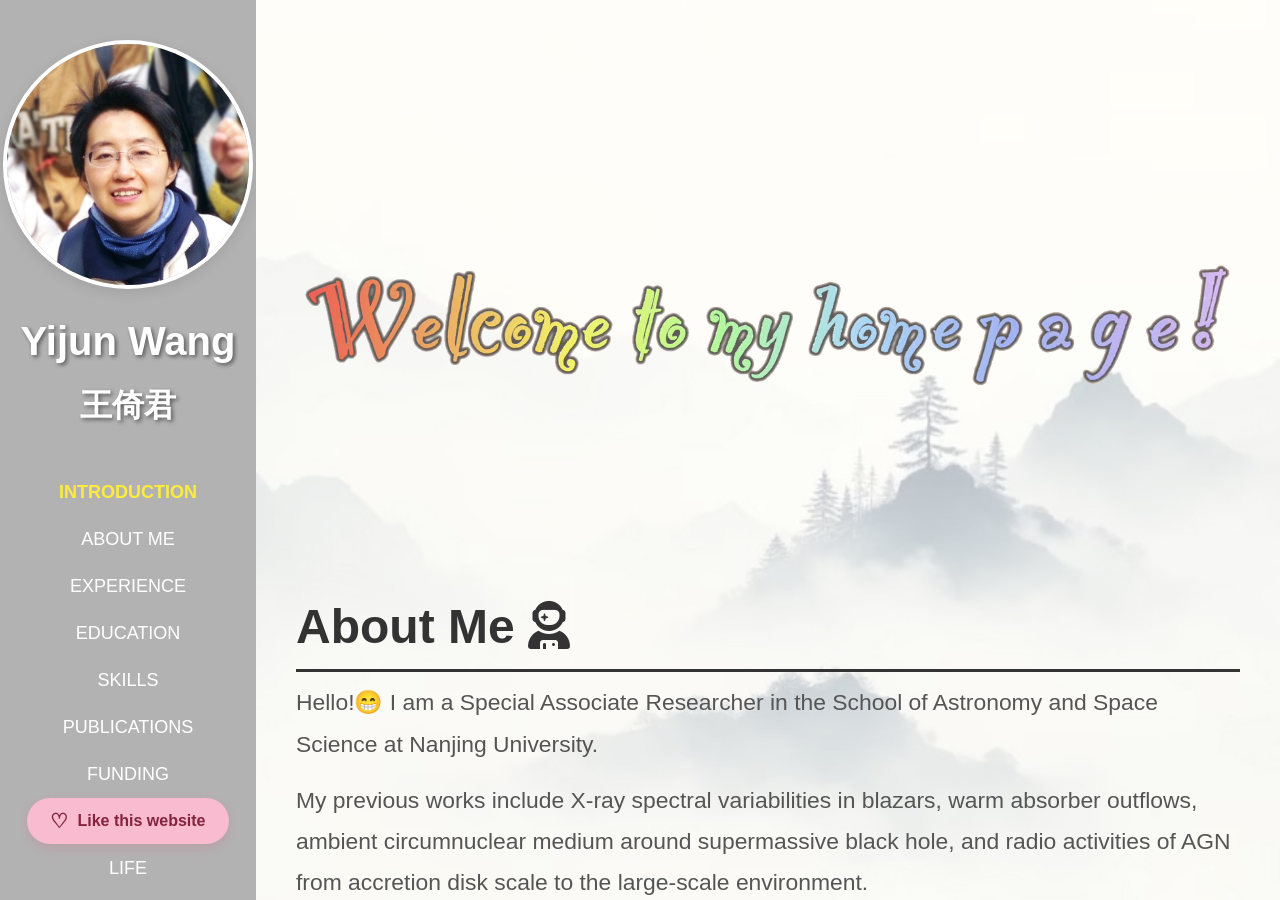
==== commit 733adc25: "Update index.html" ====
--- a/index.html
+++ b/index.html
@@ -681,24 +681,30 @@
 
             <!-- Skills Section -->
             <section id="skills" class="content-section">
-                <h2 class="section-title">Skills
+                <h2 class="section-title">
+                    Skills
                     <i class="fa-solid fa-laptop-code"></i>
                 </h2>
-                <div class="section-content">
-                    <h3>Data Reduction</h3>
-                    <p>XMMM-Newton &#9733;&#9733;&#9733;&#9733;&#9733;</p>
-                    <p>NuSTAR &#9733;&#9733;&#9733;&#9733;&#9734;</p>
-                    <p>Swift &#9733;&#9733;&#9733;&#9734;&#9734;</p>
-                    <p>RXTE &#9733;&#9733;&#9733;&#9734;&#9734;</p>
-                    
-                    <h3>Software or code</h3>
-                    <p>SPEX &#9733;&#9733;&#9733;&#9733;&#9733;</p>
-                    <p>CIGALE &#9733;&#9733;&#9733;&#9733;&#9733;</p>
-                    <p>galight &#9733;&#9733;&#9733;&#9733;&#9733;</p>
-                    <p>EAZY &#9733;&#9733;&#9733;&#9733;&#9734;</p>
-                    <p>XSPEC &#9733;&#9733;&#9733;&#9734;&#9734;</p>
-                    <p>QSOfit &#9733;&#9733;&#9733;&#9734;&#9734;</p>
-                    <p>Photoshop &#9733;&#9733;&#9733;&#9733;&#9733;</p>
+
+                <div class="section-content skills-columns">
+                    <div>
+                        <h3>Data Reduction</h3>
+                        <p>XMM-Newton &#9733;&#9733;&#9733;&#9733;&#9733;</p>
+                        <p>NuSTAR &#9733;&#9733;&#9733;&#9733;&#9734;</p>
+                        <p>Swift &#9733;&#9733;&#9733;&#9734;&#9734;</p>
+                        <p>RXTE &#9733;&#9733;&#9733;&#9734;&#9734;</p>
+                    </div>
+
+                    <div>
+                        <h3>Software or code</h3>
+                        <p>SPEX &#9733;&#9733;&#9733;&#9733;&#9733;</p>
+                        <p>CIGALE &#9733;&#9733;&#9733;&#9733;&#9733;</p>
+                        <p>galight &#9733;&#9733;&#9733;&#9733;&#9733;</p>
+                        <p>EAZY &#9733;&#9733;&#9733;&#9733;&#9734;</p>
+                        <p>XSPEC &#9733;&#9733;&#9733;&#9734;&#9734;</p>
+                        <p>QSOfit &#9733;&#9733;&#9733;&#9734;&#9734;</p>
+                        <p>Photoshop &#9733;&#9733;&#9733;&#9733;&#9733;</p>
+                    </div>
                 </div>
             </section>
 
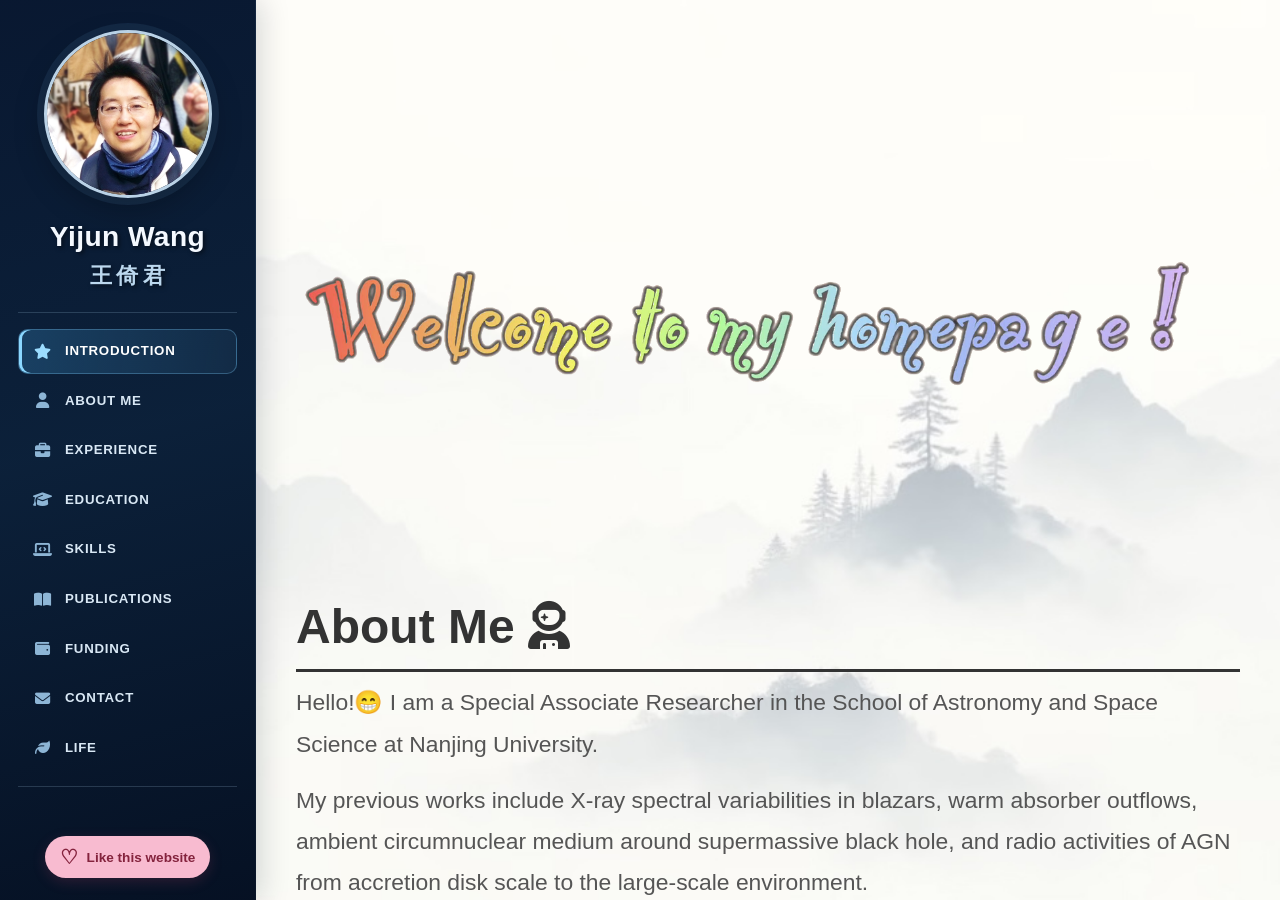
==== commit 85e1a065: "Update index.html" ====
--- a/index.html
+++ b/index.html
@@ -289,20 +289,6 @@
             text-decoration: underline;
         }
 
-        /* Skill section styling */
-        .skills-columns {
-            display: grid;
-            grid-template-columns: repeat(2, minmax(0, 1fr));
-            gap: 40px;
-        }
-
-        @media (max-width: 768px) {
-            .skills-columns {
-                grid-template-columns: 1fr;
-                gap: 20px;
-            }
-        }
-        
         /* Papers section styling */
         .papers-list {
             list-style: none;
@@ -583,6 +569,240 @@
             .publication-visual img { transition: none; }
         }
 
+
+        /* Skills: two columns on desktop, one on small screens */
+        .skills-columns {
+            display: grid;
+            grid-template-columns: repeat(2, minmax(0, 1fr));
+            gap: 40px;
+            align-items: start;
+        }
+        @media (max-width: 768px) {
+            .skills-columns { grid-template-columns: 1fr; gap: 20px; }
+        }
+
+        /* Publications: transparent list with automatic numbering per category */
+        #publications .papers-list {
+            list-style: none;
+            counter-reset: publication;
+            margin-top: 20px;
+            padding: 0;
+        }
+        #publications .paper-item {
+            counter-increment: publication;
+            display: flex;
+            align-items: flex-start;
+            gap: 14px;
+            margin: 0 0 26px;
+            padding: 0;
+            background: transparent;
+            border: none;
+            border-radius: 0;
+            box-shadow: none;
+            transform: none;
+        }
+        #publications .paper-number {
+            flex: 0 0 28px;
+            width: 28px;
+            height: auto;
+            margin: 0;
+            padding: 0;
+            background: transparent;
+            border: none;
+            border-radius: 0;
+            color: #222;
+            font-size: 0;
+            font-weight: normal;
+            line-height: 1.4;
+            text-align: right;
+        }
+        #publications .paper-number::before {
+            content: counter(publication);
+            font-size: 1.1rem;
+        }
+        #publications .paper-content { flex: 1; min-width: 0; }
+        #publications .paper-title {
+            margin: 0 0 10px;
+            color: #252525;
+            font-size: 1.1em;
+            font-weight: 700;
+            line-height: 1.4;
+        }
+        #publications .paper-authors {
+            margin-bottom: 10px;
+            color: #3f3f3f;
+            font-size: .95em;
+            font-style: italic;
+            line-height: 1.65;
+        }
+        #publications .paper-authors strong { color: #0066cc; font-weight: 700; }
+        #publications .paper-footer {
+            display: flex;
+            flex-wrap: wrap;
+            align-items: baseline;
+            gap: 8px 18px;
+        }
+        #publications .paper-venue {
+            margin: 0;
+            color: #595959;
+            font-size: .9em;
+            line-height: 1.8;
+        }
+        #publications .paper-links {
+            display: flex;
+            flex-wrap: wrap;
+            gap: 8px 12px;
+        }
+        #publications .paper-links a {
+            display: inline-block;
+            margin: 0;
+            padding: 3px 8px;
+            border: 1px solid #1670d2;
+            border-radius: 3px;
+            background: transparent;
+            color: #0066cc;
+            font-size: .9em;
+            line-height: 1.4;
+            text-decoration: none;
+        }
+        #publications .paper-links a:hover,
+        #publications .paper-links a:focus-visible { background: #0066cc; color: white; }
+        #publications .papers-list + h3 { margin-top: 48px; }
+        #publications .paper-resource { counter-increment: none; padding-left: 42px; }
+        @media (max-width: 768px) {
+            #publications .paper-item { gap: 10px; margin-bottom: 24px; }
+            #publications .paper-number { flex-basis: 22px; width: 22px; }
+            #publications .paper-resource { padding-left: 32px; }
+        }
+
+
+        /* Publication numbering shares the exact title typography. */
+        #publications .paper-number,
+        #publications .paper-title {
+            font-family: inherit;
+            font-size: 1.1em;
+            font-weight: 700;
+            line-height: 1.4;
+            color: #252525;
+        }
+        #publications .paper-number::before { font: inherit; }
+
+        /* Astronomy-inspired sidebar: deep blue, soft glass and cyan accents. */
+        .left-side {
+            padding: 30px 18px 22px;
+            background-color: #0b1830;
+            border-right: 1px solid rgba(159, 209, 255, .2);
+            box-shadow: 5px 0 28px rgba(4, 16, 36, .16);
+            isolation: isolate;
+        }
+        .left-side::before {
+            position: fixed;
+            width: 20%;
+            right: auto;
+            background: linear-gradient(165deg, rgba(8, 24, 49, .72), rgba(12, 38, 64, .6) 48%, rgba(5, 16, 34, .9));
+            pointer-events: none;
+        }
+        .left-side .profile-photo {
+            width: min(168px, 85%);
+            height: auto;
+            aspect-ratio: 1;
+            flex-shrink: 0;
+            border: 3px solid rgba(211, 236, 255, .88);
+            box-shadow: 0 0 0 7px rgba(123, 191, 242, .09), 0 12px 30px rgba(0, 0, 0, .25);
+            margin-bottom: 23px;
+        }
+        .left-side .name {
+            font-size: clamp(1.35rem, 2.2vw, 2.15rem);
+            letter-spacing: .015em;
+            margin-bottom: 8px;
+            color: #f4f9ff;
+        }
+        .left-side .name-CN {
+            font-size: 1.35rem;
+            letter-spacing: .2em;
+            padding-left: .2em;
+            color: #bcd8ee;
+            margin-bottom: 22px;
+        }
+        .left-side .nav-items {
+            display: flex;
+            flex-direction: column;
+            gap: 5px;
+            margin-top: 0;
+            padding: 16px 0;
+            border-top: 1px solid rgba(183, 219, 249, .18);
+            border-bottom: 1px solid rgba(183, 219, 249, .18);
+        }
+        .left-side .nav-item {
+            position: relative;
+            display: flex;
+            align-items: center;
+            gap: 12px;
+            width: 100%;
+            margin: 0;
+            padding: 12px 14px;
+            border: 1px solid transparent;
+            border-radius: 10px;
+            background: transparent;
+            color: #d9e8f5;
+            font-family: inherit;
+            font-size: .83rem;
+            font-weight: 600;
+            letter-spacing: .055em;
+            line-height: 1.4;
+            text-align: left;
+            transform: none;
+            transition: background .2s ease, border-color .2s ease, color .2s ease;
+        }
+        .left-side .nav-item i {
+            flex: 0 0 20px;
+            width: 20px;
+            font-size: .95rem;
+            text-align: center;
+            color: #8db5d5;
+        }
+        .left-side .nav-item:hover {
+            background: rgba(176, 215, 249, .1);
+            border-color: rgba(176, 215, 249, .14);
+            color: #fff;
+            transform: none;
+        }
+        .left-side .nav-item.active {
+            background: linear-gradient(100deg, rgba(69, 168, 231, .25), rgba(112, 194, 246, .07));
+            border-color: rgba(126, 204, 252, .3);
+            box-shadow: inset 3px 0 0 #8bd8ff;
+            color: #fff;
+            font-weight: 700;
+        }
+        .left-side .nav-item.active i { color: #9cddff; }
+        .left-side .nav-item:focus-visible {
+            outline: 2px solid #9cddff;
+            outline-offset: 3px;
+        }
+        .left-side .like-section {
+            position: relative;
+            bottom: auto;
+            width: 100%;
+            min-width: 0;
+            margin-top: auto;
+            padding: 24px 0 0;
+        }
+        .left-side .like-button { max-width: 100%; padding: 11px 15px; font-size: .85rem; }
+        @media (max-width: 768px) {
+            .left-side { padding: 26px 20px; }
+            .left-side::before { position: absolute; width: 100%; }
+            .left-side .name { font-size: 2rem; }
+            .left-side .nav-items {
+                display: grid;
+                grid-template-columns: repeat(2, minmax(0, 1fr));
+                max-width: 480px;
+            }
+            .left-side .nav-item { font-size: .75rem; padding: 11px 10px; gap: 8px; }
+        }
+        @media (prefers-reduced-motion: reduce) {
+            .left-side .nav-item { transition: none; }
+        }
+
     </style>
 </head>
 <body>
@@ -598,15 +818,15 @@
             
             <!-- Navigation Items - no background boxes -->
             <div class="nav-items">
-                <div class="nav-item active" data-target="video">INTRODUCTION</div>
-                <div class="nav-item" data-target="about">ABOUT ME</div>
-                <div class="nav-item" data-target="experience">EXPERIENCE</div>
-                <div class="nav-item" data-target="education">EDUCATION</div>
-                <div class="nav-item" data-target="skills">SKILLS</div>
-                <div class="nav-item" data-target="publications">PUBLICATIONS</div>
-                <div class="nav-item" data-target="funding">FUNDING</div>
-                <div class="nav-item" data-target="contact">CONTACT</div>
-                <div class="nav-item" data-target="life">LIFE</div>
+                <button type="button" class="nav-item active" data-target="video"><i class="fa-solid fa-star" aria-hidden="true"></i><span>INTRODUCTION</span></button>
+                <button type="button" class="nav-item" data-target="about"><i class="fa-solid fa-user" aria-hidden="true"></i><span>ABOUT ME</span></button>
+                <button type="button" class="nav-item" data-target="experience"><i class="fa-solid fa-briefcase" aria-hidden="true"></i><span>EXPERIENCE</span></button>
+                <button type="button" class="nav-item" data-target="education"><i class="fa-solid fa-graduation-cap" aria-hidden="true"></i><span>EDUCATION</span></button>
+                <button type="button" class="nav-item" data-target="skills"><i class="fa-solid fa-laptop-code" aria-hidden="true"></i><span>SKILLS</span></button>
+                <button type="button" class="nav-item" data-target="publications"><i class="fa-solid fa-book-open" aria-hidden="true"></i><span>PUBLICATIONS</span></button>
+                <button type="button" class="nav-item" data-target="funding"><i class="fa-solid fa-wallet" aria-hidden="true"></i><span>FUNDING</span></button>
+                <button type="button" class="nav-item" data-target="contact"><i class="fa-solid fa-envelope" aria-hidden="true"></i><span>CONTACT</span></button>
+                <button type="button" class="nav-item" data-target="life"><i class="fa-solid fa-leaf" aria-hidden="true"></i><span>LIFE</span></button>
             </div>
             <div class="like-section" aria-label="Website appreciation">
                 <button id="likeButton" class="like-button" type="button" aria-pressed="false">
@@ -681,29 +901,27 @@
 
             <!-- Skills Section -->
             <section id="skills" class="content-section">
-                <h2 class="section-title">
-                    Skills
+                <h2 class="section-title">Skills
                     <i class="fa-solid fa-laptop-code"></i>
                 </h2>
-
                 <div class="section-content skills-columns">
                     <div>
-                        <h3>Data Reduction</h3>
-                        <p>XMM-Newton &#9733;&#9733;&#9733;&#9733;&#9733;</p>
-                        <p>NuSTAR &#9733;&#9733;&#9733;&#9733;&#9734;</p>
-                        <p>Swift &#9733;&#9733;&#9733;&#9734;&#9734;</p>
-                        <p>RXTE &#9733;&#9733;&#9733;&#9734;&#9734;</p>
+                    <h3>Data Reduction</h3>
+                    <p>XMM-Newton &#9733;&#9733;&#9733;&#9733;&#9733;</p>
+                    <p>NuSTAR &#9733;&#9733;&#9733;&#9733;&#9734;</p>
+                    <p>Swift &#9733;&#9733;&#9733;&#9734;&#9734;</p>
+                    <p>RXTE &#9733;&#9733;&#9733;&#9734;&#9734;</p>
+                    
                     </div>
-
                     <div>
-                        <h3>Software or code</h3>
-                        <p>SPEX &#9733;&#9733;&#9733;&#9733;&#9733;</p>
-                        <p>CIGALE &#9733;&#9733;&#9733;&#9733;&#9733;</p>
-                        <p>galight &#9733;&#9733;&#9733;&#9733;&#9733;</p>
-                        <p>EAZY &#9733;&#9733;&#9733;&#9733;&#9734;</p>
-                        <p>XSPEC &#9733;&#9733;&#9733;&#9734;&#9734;</p>
-                        <p>QSOfit &#9733;&#9733;&#9733;&#9734;&#9734;</p>
-                        <p>Photoshop &#9733;&#9733;&#9733;&#9733;&#9733;</p>
+                    <h3>Software or code</h3>
+                    <p>SPEX &#9733;&#9733;&#9733;&#9733;&#9733;</p>
+                    <p>CIGALE &#9733;&#9733;&#9733;&#9733;&#9733;</p>
+                    <p>galight &#9733;&#9733;&#9733;&#9733;&#9733;</p>
+                    <p>EAZY &#9733;&#9733;&#9733;&#9733;&#9734;</p>
+                    <p>XSPEC &#9733;&#9733;&#9733;&#9734;&#9734;</p>
+                    <p>QSOfit &#9733;&#9733;&#9733;&#9734;&#9734;</p>
+                    <p>Photoshop &#9733;&#9733;&#9733;&#9733;&#9733;</p>
                     </div>
                 </div>
             </section>
@@ -718,126 +936,144 @@
                     <ul class="papers-list">
                         <!-- Paper 1 -->
                         <li class="paper-item">
-                            <span class="paper-number">1</span>
+                            <span class="paper-number" aria-hidden="true"></span>
                             <div class="paper-content">
                                 <div class="paper-title">Satellite quenching by radio jets of central galaxies in galaxy groups</div>
                                 <div class="paper-authors"><strong>Yijun Wang</strong>, Tao Wang, Dingyi Zhao, Yingjie Peng, Mark T. Sargent, Ziwen Zhang, Houjun Mo, Feng Yuan, Zhaozhou Li, Lingyu Wang, Yu Qiu, Yangyao Chen, Ke Xu</div>
-                                <div class="paper-venue">Submitted, 2026</div>
-                                <div class="paper-links">
+                                <div class="paper-footer">
+                                    <div class="paper-venue">Submitted, 2026</div>
+                                    <div class="paper-links">
                                     <a href="https://ui.adsabs.harvard.edu/abs/2026arXiv260702801W/abstract" target="_blank">ADS</a>
                                     <a href="https://arxiv.org/abs/2607.02801" target="_blank">arXiv</a>
                                 </div>
+                                </div>
                             </div>
                         </li>
 
                         <!-- Paper 2 -->
                         <li class="paper-item">
-                            <span class="paper-number">2</span>
+                            <span class="paper-number" aria-hidden="true"></span>
                             <div class="paper-content">
                                 <div class="paper-title">Warm absorber outflows in radio-loud active galactic nucleus 3C 59</div>
                                 <div class="paper-authors"><strong>Yijun Wang</strong>, Tao Wang, Junjie Mao, Yerong Xu, Zhicheng He, Zheng Zhou, Yongquan Xue, Jiayi Chen, Chen Li, Fangzheng Shi, Missagh Mehdipour</div>
-                                <div class="paper-venue">A&A, 2026</div>
-                                <div class="paper-links">
+                                <div class="paper-footer">
+                                    <div class="paper-venue">A&A, 2026</div>
+                                    <div class="paper-links">
                                     <a href="https://ui.adsabs.harvard.edu/abs/2026A%26A...705A..95W/abstract" target="_blank">ADS</a>
                                     <a href="https://arxiv.org/abs/2510.06752" target="_blank">arXiv</a>
                                 </div>
+                                </div>
                             </div>
                         </li>
 
                         <!-- Paper 3 -->
                         <li class="paper-item">
-                            <span class="paper-number">3</span>
+                            <span class="paper-number" aria-hidden="true"></span>
                             <div class="paper-content">
                                 <div class="paper-title">Minor-merger induced star formation rejuvenation in an elliptical radio-loud quasar host, 3C 59</div>
                                 <div class="paper-authors"><strong>Yijun Wang</strong>, Tao Wang, Ke Xu, Junjie Mao, Yerong Xu, Zheng Zhou</div>
-                                <div class="paper-venue">ApJ, 2025</div>
-                                <div class="paper-links">
+                                <div class="paper-footer">
+                                    <div class="paper-venue">ApJ, 2025</div>
+                                    <div class="paper-links">
                                     <a href="https://ui.adsabs.harvard.edu/abs/2025ApJ...980..107W/abstract" target="_blank">ADS</a>
                                     <a href="https://arxiv.org/abs/2412.11367" target="_blank">arXiv</a>
+                                </div>
                                 </div>
                             </div>
                         </li>
                         
                         <!-- Paper 4 -->
                         <li class="paper-item">
-                            <span class="paper-number">4</span>
+                            <span class="paper-number" aria-hidden="true"></span>
                             <div class="paper-content">
                                 <div class="paper-title">The fundamental plane of black hole activity for low-luminosity radio active galactic nuclei across 0 < z < 4</div>
                                 <div class="paper-authors"><strong>Yijun Wang</strong>, Tao Wang, Luis C. Ho, Yuxing Zhong, Bin Luo</div>
-                                <div class="paper-venue">A&A, 2024</div>
-                                <div class="paper-links">
+                                <div class="paper-footer">
+                                    <div class="paper-venue">A&A, 2024</div>
+                                    <div class="paper-links">
                                     <a href="https://ui.adsabs.harvard.edu/abs/2024A%26A...689A.327W/abstract" target="_blank">ADS</a>
                                     <a href="https://arxiv.org/abs/2402.17991" target="_blank">arXiv</a>
                                 </div>
+                                </div>
                             </div>
                         </li>
 
                         <!-- Paper 5 -->
                         <li class="paper-item">
-                            <span class="paper-number">5</span>
+                            <span class="paper-number" aria-hidden="true"></span>
                             <div class="paper-content">
                                 <div class="paper-title">Cosmic evolution of radio-excess active galactic nuclei in quiescent and star-forming galaxies across 0 < z < 4</div>
                                 <div class="paper-authors"><strong>Yijun Wang</strong>, Tao Wang, Daizhong Liu, Mark T. Sargent, Fangyou Gao, David M. Alexander, Wiphu Rujopakarn, Luwenjia Zhou, Emanuele Daddi, Ke Xu, Kotaro Kohno, Shuowen Jin</div>
-                                <div class="paper-venue">A&A, 2024</div>
-                                <div class="paper-links">
+                                <div class="paper-footer">
+                                    <div class="paper-venue">A&A, 2024</div>
+                                    <div class="paper-links">
                                     <a href="https://ui.adsabs.harvard.edu/abs/2024A%26A...685A..79W/abstract" target="_blank">ADS</a>
                                     <a href="https://arxiv.org/abs/2401.04924" target="_blank">arXiv</a>
                                 </div>
+                                </div>
                             </div>
                         </li>
 
                         <!-- Paper 6 -->
                         <li class="paper-item">
-                            <span class="paper-number">6</span>
+                            <span class="paper-number" aria-hidden="true"></span>
                             <div class="paper-content">
                                 <div class="paper-title">Density profile of the ambient circumnuclear medium in Seyfert 1 galaxies</div>
                                 <div class="paper-authors"><strong>Yijun Wang</strong>, Zhicheng He, Junjie Mao, Jelle Kaastra, Yongquan Xue, and Mehdipour Missagh</div>
-                                <div class="paper-venue">ApJ, 2022</div>
-                                <div class="paper-links">
+                                <div class="paper-footer">
+                                    <div class="paper-venue">ApJ, 2022</div>
+                                    <div class="paper-links">
                                     <a href="https://ui.adsabs.harvard.edu/abs/2022ApJ...928....7W/abstract" target="_blank">ADS</a>
                                     <a href="https://arxiv.org/abs/2202.01502" target="_blank">arXiv</a>
                                 </div>
+                                </div>
                             </div>
                         </li>
 
                         <!-- Paper 7 -->
                         <li class="paper-item">
-                            <span class="paper-number">7</span>
+                            <span class="paper-number" aria-hidden="true"></span>
                             <div class="paper-content">
                                 <div class="paper-title">Transient obscuration event captured in NGC 3227 II. Warm absorbers and obscuration events in archival XMM-Newton and NuSTAR observations</div>
                                 <div class="paper-authors"><strong>Yijun Wang</strong>, Jelle Kaastra, Mehdipour Missagh, Junjie Mao, Elisa Costantini, Gerard A. Kriss, Ciro Pinto, Gabriele Ponti, Ehud Behar, Stefano Bianchi, Graziella Branduardi-Raymont, Barbara De Marco, Sam Grafton-Waters, Pierre Olivier Petrucci, Jacobo Ebrero, Dominic James Walton, Shai Kaspi, Yongquan Xue, Stáphane Paltani, Laura di Gesu, Zhicheng He</div>
-                                <div class="paper-venue">A&A, 2022</div>
-                                <div class="paper-links">
+                                <div class="paper-footer">
+                                    <div class="paper-venue">A&A, 2022</div>
+                                    <div class="paper-links">
                                     <a href="https://ui.adsabs.harvard.edu/abs/2022A%26A...657A..77W/abstract" target="_blank">ADS</a>
                                     <a href="https://arxiv.org/abs/2110.07861" target="_blank">arXiv</a>
                                 </div>
+                                </div>
                             </div>
                         </li>
 
                         <!-- Paper 8 -->
                         <li class="paper-item">
-                            <span class="paper-number">8</span>
+                            <span class="paper-number" aria-hidden="true"></span>
                             <div class="paper-content">
                                 <div class="paper-title">X-ray spectral variations of synchrotron peak in BL Lacs</div>
                                 <div class="paper-authors"><strong>Yijun Wang</strong>, Shifu Zhu, Yongquan Xue, Minfeng Gu, Shanshan Weng, and Huynh Anh N. Le</div>
-                                <div class="paper-venue">ApJ, 2019</div>
-                                <div class="paper-links">
+                                <div class="paper-footer">
+                                    <div class="paper-venue">ApJ, 2019</div>
+                                    <div class="paper-links">
                                     <a href="https://ui.adsabs.harvard.edu/abs/2019ApJ...885....8W/abstract" target="_blank">ADS</a>
                                     <a href="https://arxiv.org/abs/1909.06801" target="_blank">arXiv</a>
                                 </div>
+                                </div>
                             </div>
                         </li>
 
                         <!-- Paper 9 -->
                         <li class="paper-item">
-                            <span class="paper-number">9</span>
+                            <span class="paper-number" aria-hidden="true"></span>
                             <div class="paper-content">
                                 <div class="paper-title">Systematic investigation of X-ray spectral variability of TeV blazars during flares in the RXTE era</div>
                                 <div class="paper-authors"><strong>Yijun Wang</strong>, Yongquan Xue, Shifu Zhu, and Junhui Fan</div>
-                                <div class="paper-venue">ApJ, 2018</div>
-                                <div class="paper-links">
+                                <div class="paper-footer">
+                                    <div class="paper-venue">ApJ, 2018</div>
+                                    <div class="paper-links">
                                     <a href="https://ui.adsabs.harvard.edu/abs/2018ApJ...867...68W/abstract" target="_blank">ADS</a>
                                     <a href="https://arxiv.org/abs/1809.08036" target="_blank">arXiv</a>
+                                </div>
                                 </div>
                             </div>
                         </li>
@@ -847,14 +1083,16 @@
                     <ul class="papers-list">
                         <!-- Paper 10 -->
                         <li class="paper-item">
-                            <span class="paper-number">10</span>
+                            <span class="paper-number" aria-hidden="true"></span>
                             <div class="paper-content">
                                 <div class="paper-title">Chapter "High-Resolution Spectral Analysis" in Book "High-Resolution X-ray Spectroscopy: Instrumentation, Data Analysis, and Science"</div>
                                 <div class="paper-authors"><strong>Yijun Wang</strong>, Jelle de Plaa</div>
-                                <div class="paper-venue">Springer, 2023</div>
-                                <div class="paper-links">
+                                <div class="paper-footer">
+                                    <div class="paper-venue">Springer, 2023</div>
+                                    <div class="paper-links">
                                     <a href="https://link.springer.com/chapter/10.1007/978-981-99-4409-5_6" target="_blank">Springer link of this Chapter</a>
                                     <a href="https://link.springer.com/book/10.1007/978-981-99-4409-5" target="_blank">Springer link of the Book</a>
+                                </div>
                                 </div>
                             </div>
                         </li>
@@ -864,49 +1102,54 @@
                     <ul class="papers-list">
                         <!-- Paper 11 -->
                         <li class="paper-item">
-                            <span class="paper-number">11</span>
+                            <span class="paper-number" aria-hidden="true"></span>
                             <div class="paper-content">
                                 <div class="paper-title">An empirical model of the extragalactic radio background</div>
                                 <div class="paper-authors">Fangyou Gao, Tao Wang, <strong>Yijun Wang</strong></div>
-                                <div class="paper-venue">A&A, 2025</div>
-                                <div class="paper-links">
+                                <div class="paper-footer">
+                                    <div class="paper-venue">A&A, 2025</div>
+                                    <div class="paper-links">
                                     <a href="https://ui.adsabs.harvard.edu/abs/2025A%26A...694A.261G/abstract" target="_blank">ADS</a>
                                     <a href="https://arxiv.org/abs/2412.08995" target="_blank">arXiv</a>
                                 </div>
+                                </div>
                             </div>
                         </li>
 
                         <!-- Paper 12 -->
                         <li class="paper-item">
-                            <span class="paper-number">12</span>
+                            <span class="paper-number" aria-hidden="true"></span>
                             <div class="paper-content">
                                 <div class="paper-title">On the connection between the repeated X-ray quasiperiodic oscillation and warm absorber in the active galaxy RE J1034+396</div>
                                 <div class="paper-authors">Zheng Zhou, Junjie Mao, Taotao Fang, <strong>Yijun Wang</strong></div>
-                                <div class="paper-venue">ApJ, 2024</div>
-                                <div class="paper-links">
+                                <div class="paper-footer">
+                                    <div class="paper-venue">ApJ, 2024</div>
+                                    <div class="paper-links">
                                     <a href="https://ui.adsabs.harvard.edu/abs/2024ApJ...967..105Z/abstract" target="_blank">ADS</a>
                                     <a href="https://arxiv.org/abs/2404.01377" target="_blank">arXiv</a>
                                 </div>
+                                </div>
                             </div>
                         </li>
 
                         <!-- Paper 13 -->
                         <li class="paper-item">
-                            <span class="paper-number">13</span>
+                            <span class="paper-number" aria-hidden="true"></span>
                             <div class="paper-content">
                                 <div class="paper-title">Transient obscuration event captured in NGC 3227. I. Continuum model for the broadband spectral energy distribution</div>
                                 <div class="paper-authors">Missagh Mehdipour, G. A. Kriss, Jelle Kaastra, <strong>Yijun Wang</strong>, Junjie Mao, Elisa Costantini, N. Arav, Ehud Behar, Stefano Bianchi, Graziella Branduardi-Raymont, M. Brotherton, M. Cappi, Barbara De Marco, Laura di Gesu, Jacobo Ebrero, Sam Grafton-Waters, Shai Kaspi, G. Matt, Stáphane Paltani, Pierre Olivier Petrucci, Ciro Pinto, Gabriele Ponti, F. Ursini, Dominic James Walton</div>
-                                <div class="paper-venue">A&A, 2021</div>
-                                <div class="paper-links">
+                                <div class="paper-footer">
+                                    <div class="paper-venue">A&A, 2021</div>
+                                    <div class="paper-links">
                                     <a href="https://ui.adsabs.harvard.edu/abs/2021A%26A...652A.150M/abstract" target="_blank">ADS</a>
                                     <a href="https://arxiv.org/abs/2106.14957" target="_blank">arXiv</a>
                                 </div>
+                                </div>
                             </div>
                         </li>
 
-                        <!-- Paper 14 -->
-                        <li class="paper-item">
-                            <span class="paper-number">14</span>
+                        <!-- Other collaborative works -->
+                        <li class="paper-item paper-resource">
                             <div class="paper-content">
                                 <div class="paper-title">Other collaborative works:</div>
                                 <div class="paper-links">
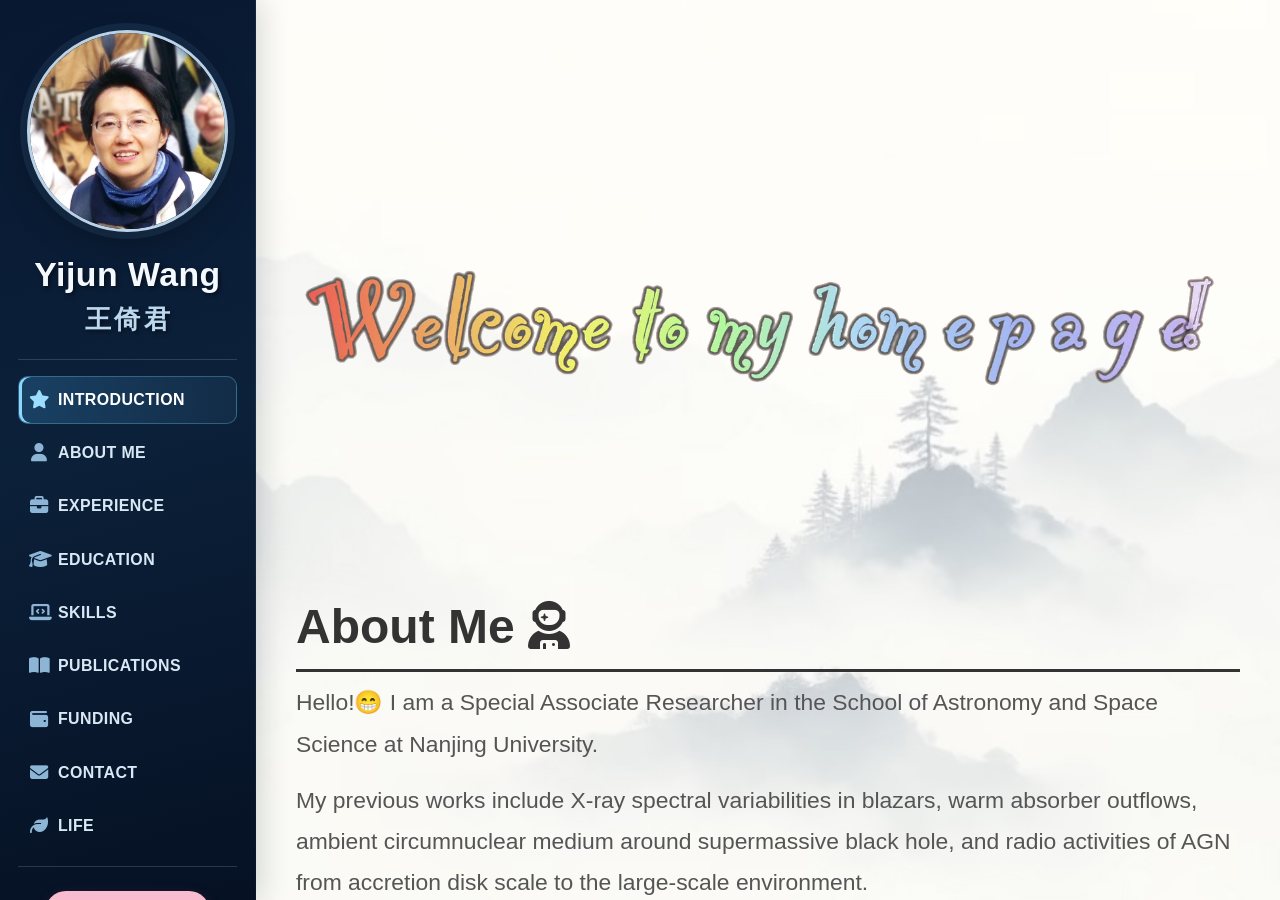
==== commit f3affddd: "Update index.html" ====
--- a/index.html
+++ b/index.html
@@ -801,6 +801,92 @@
         }
         @media (prefers-reduced-motion: reduce) {
             .left-side .nav-item { transition: none; }
+        }
+
+
+        /* Larger portrait and lettering, with a calligraphic Chinese name. */
+        .left-side .profile-photo { width: min(201.6px, 100%); }
+        .left-side .name { font-size: clamp(1.62rem, 2.64vw, 2.58rem); }
+        .left-side .name-CN {
+            font-family: "Kaiti SC", "STKaiti", "KaiTi", "楷体", "Noto Serif CJK SC", serif;
+            font-size: 1.62rem;
+            font-weight: 600;
+            letter-spacing: .14em;
+            padding-left: .14em;
+        }
+        .left-side .nav-item {
+            font-size: .996rem;
+            letter-spacing: .025em;
+            gap: 9px;
+            padding: 12px 10px;
+            overflow-wrap: anywhere;
+        }
+        .left-side .nav-item i { font-size: 1.14rem; }
+        #publications .paper-authors strong { color: #8a2874; }
+
+        /* Mobile layout: a compact header, touch-friendly navigation and one page scroll. */
+        @media (max-width: 768px) {
+            html, body { height: auto; min-height: 100%; overflow: visible; }
+            .container { height: auto; min-height: 100vh; width: 100%; display: block; }
+            .left-side {
+                position: relative;
+                width: 100%;
+                height: auto;
+                min-height: 0;
+                overflow: visible;
+                padding: 30px 20px 24px;
+            }
+            .left-side::before { position: absolute; width: 100%; }
+            .left-side .profile-photo { width: min(201.6px, 60vw); margin-bottom: 20px; }
+            .left-side .name { font-size: 2.4rem; }
+            .left-side .name-CN { font-size: 1.62rem; margin-bottom: 22px; }
+            .left-side .nav-items {
+                display: grid;
+                grid-template-columns: repeat(2, minmax(0, 1fr));
+                width: 100%;
+                max-width: 500px;
+                gap: 7px;
+                padding: 14px 0;
+            }
+            .left-side .nav-item {
+                font-size: .9rem;
+                min-height: 46px;
+                padding: 12px 9px;
+                gap: 8px;
+                letter-spacing: .02em;
+            }
+            .left-side .nav-item i { font-size: 1.14rem; }
+            .left-side .like-section { padding-top: 20px; margin-top: 0; }
+            .right-side {
+                width: 100%;
+                height: auto;
+                overflow: visible;
+                margin-left: 0;
+                padding: 28px 18px;
+            }
+            .content-section {
+                min-height: 0;
+                margin-bottom: 52px;
+                scroll-margin-top: 18px;
+            }
+            .section-title { font-size: 2rem; padding-bottom: 12px; }
+            .section-content { font-size: 1rem; line-height: 1.75; overflow-wrap: anywhere; }
+            .section-content h3 { font-size: 1.25em; }
+            .skills-columns { grid-template-columns: 1fr; gap: 16px; }
+            .transparent-mov, .gif-mov { width: 100%; height: auto; max-height: 260px; margin-left: 0; }
+            .project-grid { grid-template-columns: minmax(0, 1fr); gap: 20px; }
+            .project-thumbnail { display: block; width: 100%; height: auto; }
+            #publications .paper-item { gap: 10px; }
+            #publications .paper-number { flex-basis: 26px; width: 26px; }
+            #publications .paper-resource { padding-left: 36px; }
+            #publications .paper-footer { gap: 8px 12px; }
+            #publications .paper-links a { padding: 8px 10px; }
+            #publications .paper-authors { line-height: 1.65; }
+        }
+        @media (max-width: 360px) {
+            .left-side { padding-left: 12px; padding-right: 12px; }
+            .left-side .nav-item { font-size: .84rem; gap: 5px; padding: 12px 6px; }
+            .right-side { padding-left: 12px; padding-right: 12px; }
         }
 
     </style>
@@ -1325,31 +1411,34 @@
             });
         });
 
-        // Update active nav item on scroll
+        // Track the section in the active desktop or mobile scrolling surface.
         const rightSide = document.querySelector('.right-side');
         const sections = document.querySelectorAll('.content-section');
         const navItems = document.querySelectorAll('.nav-item');
-
-        rightSide.addEventListener('scroll', function() {
+        let navigationFrame = 0;
+        function updateActiveNavigation() {
+            navigationFrame = 0;
+            const mobile = window.matchMedia('(max-width: 768px)').matches;
+            const boundary = mobile ? 110 : rightSide.getBoundingClientRect().top + 110;
             let current = '';
-            const scrollPosition = rightSide.scrollTop + 100;
-            
             sections.forEach(section => {
-                const sectionTop = section.offsetTop;
-                const sectionHeight = section.clientHeight;
-                
-                if (scrollPosition >= sectionTop && scrollPosition < sectionTop + sectionHeight) {
-                    current = section.getAttribute('id');
-                }
+                if (section.getBoundingClientRect().top <= boundary) current = section.id;
             });
-
+            if (!current) current = 'video';
             navItems.forEach(item => {
-                item.classList.remove('active');
-                if (item.getAttribute('data-target') === current) {
-                    item.classList.add('active');
-                }
+                const active = item.dataset.target === current;
+                item.classList.toggle('active', active);
+                if (active) item.setAttribute('aria-current', 'location');
+                else item.removeAttribute('aria-current');
             });
-        });
+        }
+        function scheduleNavigationUpdate() {
+            if (!navigationFrame) navigationFrame = requestAnimationFrame(updateActiveNavigation);
+        }
+        rightSide.addEventListener('scroll', scheduleNavigationUpdate, { passive: true });
+        window.addEventListener('scroll', scheduleNavigationUpdate, { passive: true });
+        window.addEventListener('resize', scheduleNavigationUpdate);
+        window.addEventListener('load', scheduleNavigationUpdate);
 
         // Initial activation
         window.addEventListener('load', function() {
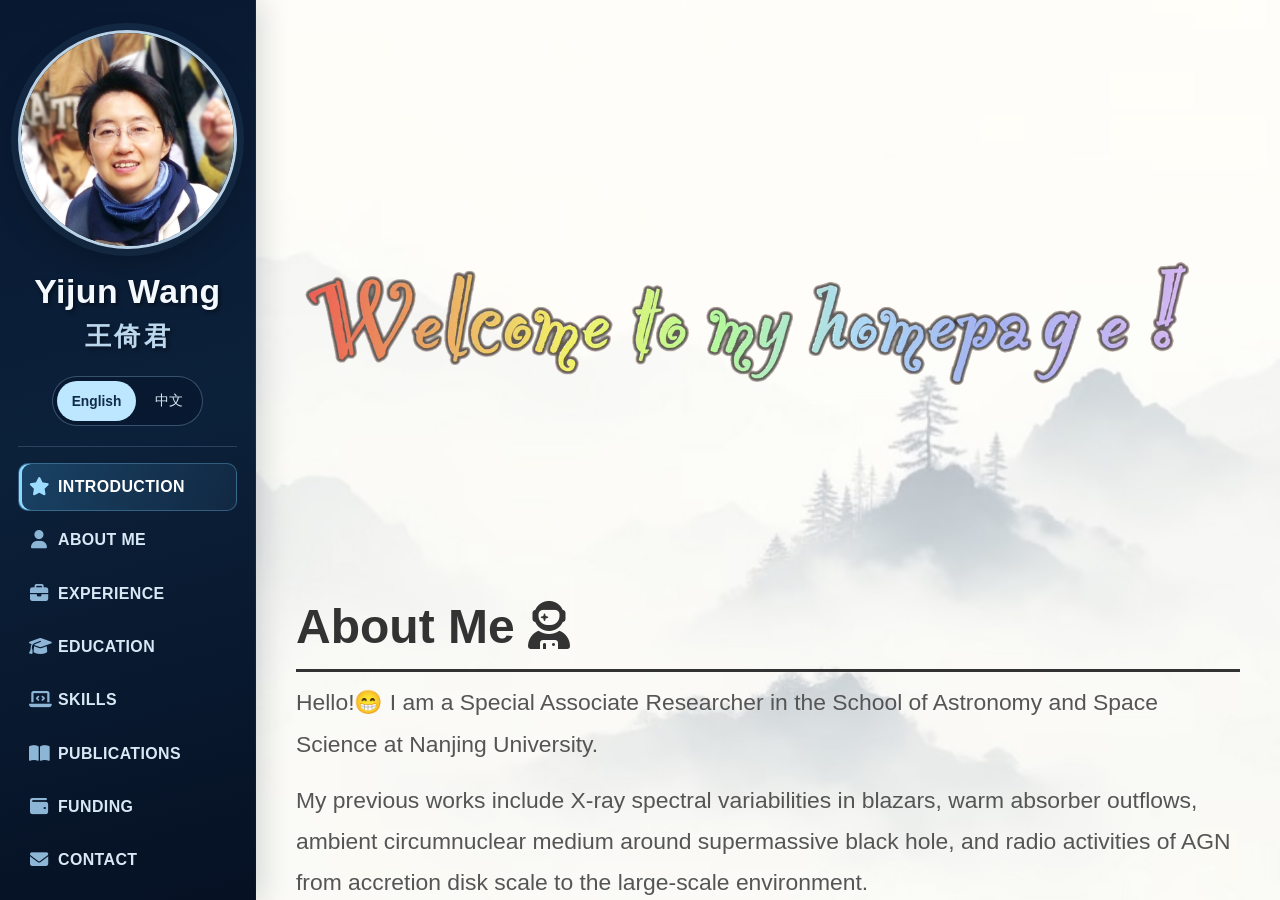
==== commit 46403a08: "Update index.html" ====
--- a/index.html
+++ b/index.html
@@ -889,6 +889,38 @@
             .right-side { padding-left: 12px; padding-right: 12px; }
         }
 
+
+        /* Latest portrait size and author accent. */
+        .left-side .profile-photo { width: min(241.92px, 100%); }
+        #publications .paper-authors strong { color: #ff00ff; }
+        .language-switch {
+            display: inline-flex;
+            flex-shrink: 0;
+            gap: 4px;
+            padding: 4px;
+            margin: 0 0 20px;
+            border: 1px solid rgba(170, 215, 250, .3);
+            border-radius: 999px;
+            background: rgba(2, 13, 30, .3);
+        }
+        .language-switch button {
+            min-height: 40px;
+            padding: 8px 15px;
+            border: 0;
+            border-radius: 999px;
+            background: transparent;
+            color: #d9e8f5;
+            font: inherit;
+            font-size: .86rem;
+            cursor: pointer;
+        }
+        .language-switch button[aria-pressed="true"] { background: #bce7ff; color: #102b45; font-weight: 700; }
+        .language-switch button:focus-visible { outline: 2px solid #fff; outline-offset: 2px; }
+        html[lang="zh-CN"] body { font-family: Arial, "PingFang SC", "Microsoft YaHei", sans-serif; }
+        @media (max-width: 768px) {
+            .left-side .profile-photo { width: min(241.92px, 72vw); }
+        }
+
     </style>
 </head>
 <body>
@@ -902,7 +934,11 @@
             <div class="name">Yijun Wang</div>
             <div class="name-CN">王倚君</div>
             
-            <!-- Navigation Items - no background boxes -->
+            <div class="language-switch" role="group" aria-label="Language / 语言">
+                <button type="button" data-language="en" lang="en" aria-pressed="true">English</button>
+                <button type="button" data-language="zh" lang="zh-CN" aria-pressed="false">中文</button>
+            </div>
+            <!-- Navigation Items -->
             <div class="nav-items">
                 <button type="button" class="nav-item active" data-target="video"><i class="fa-solid fa-star" aria-hidden="true"></i><span>INTRODUCTION</span></button>
                 <button type="button" class="nav-item" data-target="about"><i class="fa-solid fa-user" aria-hidden="true"></i><span>ABOUT ME</span></button>
@@ -1359,7 +1395,9 @@
                 button.classList.toggle('clicked', liked);
                 button.setAttribute('aria-pressed', String(liked));
                 icon.textContent = liked ? '♥' : '♡';
-                label.textContent = liked ? 'Thank you!' : 'Like this website';
+                label.textContent = document.documentElement.lang === 'zh-CN'
+                    ? (liked ? '谢谢你的喜欢！' : '喜欢这个网站')
+                    : (liked ? 'Thank you!' : 'Like this website');
             }
             function floatHearts() {
                 if (window.matchMedia('(prefers-reduced-motion: reduce)').matches) return;
@@ -1387,6 +1425,7 @@
                 render();
                 if (liked) floatHearts();
             });
+            document.addEventListener('homepage-language-change', render);
             render();
         })();
 
@@ -1444,6 +1483,117 @@
         window.addEventListener('load', function() {
             document.querySelector('.nav-item[data-target="video"]').classList.add('active');
         });
+
+        // Bilingual content: original English text is retained for reversible switching.
+        // Add future English -> Chinese text pairs to this dictionary.
+        (function setupLanguageSwitch() {
+            const translations = {
+            "INTRODUCTION": "首页",
+            "ABOUT ME": "关于我",
+            "EXPERIENCE": "工作经历",
+            "EDUCATION": "教育经历",
+            "SKILLS": "专业技能",
+            "PUBLICATIONS": "学术成果",
+            "FUNDING": "科研资助",
+            "CONTACT": "联系方式",
+            "LIFE": "生活",
+            "About Me": "关于我",
+            "Experience": "工作经历",
+            "Education": "教育经历",
+            "Skills": "专业技能",
+            "Publications": "学术成果",
+            "Funding": "科研资助",
+            "Contact": "联系方式",
+            "Life": "生活",
+            "Hello!😁 I am a Special Associate Researcher in the School of Astronomy and Space Science at Nanjing University.": "你好！😁 我是南京大学天文与空间科学学院的特任副研究员。",
+            "My previous works include X-ray spectral variabilities in blazars, warm absorber outflows, ambient circumnuclear medium around supermassive black hole, and radio activities of AGN from accretion disk scale to the large-scale environment.": "我此前的研究包括耀变体的 X 射线能谱变化、暖吸收体外流、超大质量黑洞周围的核周介质，以及从吸积盘尺度到大尺度环境的活动星系核（AGN）射电活动。",
+            "Now my interests focus on AGN feedback on host galaxies and surrounding environments.": "目前，我主要关注活动星系核反馈对宿主星系及周围环境的影响。",
+            "You can find my resume": "我的个人简历可在",
+            "here": "此处下载",
+            "and my research experience": "，研究经历介绍可在",
+            "Special Associate Researcher @ Nanjing University (2024-Present)": "南京大学 · 特任副研究员（2024年至今）",
+            "Working in Prof. Tao Wang's group.": "在王涛教授课题组开展研究。",
+            "Leading works about minor-merger induced star formation rejuvenation in an elliptical radio-loud AGN host 3C 59, warm absorber outflows around the central engine of 3C 59, and radio AGN feedback to the surrounding satellite galaxies.": "主持开展以下研究：小并合诱发射电噪椭圆星系 3C 59 的恒星形成复苏、3C 59 中心引擎周围的暖吸收体外流，以及射电 AGN 反馈对周围卫星星系的影响。",
+            "Special Assistant Researcher @ Nanjing University (2021-2024)": "南京大学 · 特任助理研究员（2021—2024）",
+            "Leading works about density profile of the ambient circumnuclear medium around supermassive black hole, and radio activities of AGN from accretion disk scale to host galaxy scale.": "主持开展超大质量黑洞周围核周介质的密度分布研究，以及从吸积盘尺度到宿主星系尺度的 AGN 射电活动研究。",
+            "Doctor of Science in Astrophysics (2014-2021)": "天体物理学博士（2014—2021）",
+            "@ University of Science and Technology of China (USTC)": "中国科学技术大学（USTC）",
+            "Studying in Prof. Yongquan Xue's group.": "在薛永泉教授课题组学习与研究。",
+            "Leading works on X-ray spectral variability in blazars.": "主要开展耀变体 X 射线能谱变化的研究。",
+            "Visiting PhD student in Astrophysics (2019-2020)": "天体物理学访问博士生（2019—2020）",
+            "@ Space Research Organisation Netherlands (SRON) & Leiden University": "荷兰空间研究所（SRON）与莱顿大学",
+            "Studying in Prof. Jelle Kaastra's group.": "在 Jelle Kaastra 教授课题组学习与研究。",
+            "Participating a series of works on warm absorber outflows and obscured winds in NGC 3227, and leading one of the projects.": "参与 NGC 3227 暖吸收体外流及遮蔽外流的系列研究，并主持其中一项研究。",
+            "Bachelor of Science in Agriculture (2010-2014)": "农学学士（2010—2014）",
+            "@ Huazhong Agriculture Univerisy (HZAU)": "华中农业大学（HZAU）",
+            "Cultivating a variety of crops such as rapeseed, rice, wheat, cotton, corn, and others, and learning basic plant gene extraction techniques and meteorology.": "参与油菜、水稻、小麦、棉花、玉米等作物的栽培，学习植物基因提取基础技术与气象学。",
+            "Data Reduction": "数据处理",
+            "Software or code": "软件与代码",
+            "First-Author Papers": "第一作者论文",
+            "Book Chapter": "书籍章节",
+            "Co-authored Papers": "合作论文",
+            "Submitted, 2026": "已投稿，2026",
+            "Springer link of this Chapter": "章节链接（Springer）",
+            "Springer link of the Book": "全书链接（Springer）",
+            "Other collaborative works:": "其他合作成果：",
+            "ADS Library": "ADS 文献库",
+            "Research Grants": "科研项目",
+            "National Natural Science Foundation of China (NSFC), Young Scientists Fund": "国家自然科学基金青年科学基金项目",
+            "(Principal Investigator)": "（项目负责人）",
+            "Jiangsu Natural Science Foundation, Young Scientists Fund": "江苏省自然科学基金青年基金项目",
+            "Fellowships & Scholarships": "奖学金与留学资助",
+            "— China Scholarship Council (CSC) Scholarship": "— 国家留学基金管理委员会（CSC）公派留学资助",
+            "— National Scholarship, Ministry of Education of China": "— 教育部国家奖学金",
+            "Email:": "电子邮箱：",
+            "Location:": "地址：",
+            "Nanjing University (Xianlin Campus), 163 Xianlin Avenue, Qixia district, Nanjing, Jiangsu 210023, China": "中国江苏省南京市栖霞区仙林大道163号，南京大学仙林校区，邮编210023",
+            "My Hometown": "我的家乡",
+            "I was born in Ningwu (宁武) county in northern Shanxi (山西) Province, China, a place with incredibly beautiful scenery": "我出生于中国山西省北部的宁武县，那里风景秀丽",
+            "The Fen River": "汾河",
+            ", which originates from my hometown, flows through the entire Shanxi Province and eventually empties into the Yellow River, serving as its second-largest tributary. Shanxi Province is one of the birthplaces of the Chinese nation, possessing the largest number of ancient architectural structures": "发源于我的家乡，流经山西，最终汇入黄河，是黄河的第二大支流。山西是中华民族的发祥地之一，拥有中国数量最多的古建筑",
+            "in China as well as a long-standing history and culture.": "，也有着悠久的历史与文化。",
+            "My Daily Life": "日常生活",
+            "In daily life, I usually enjoy painting": "平时，我喜欢绘画",
+            ", cycling": "、骑行",
+            ", and running": "和跑步",
+            ", and now I'm learning to play the drums": "，最近也在学习架子鼓"
+};
+            const textNodes = [];
+            const walker = document.createTreeWalker(document.body, NodeFilter.SHOW_TEXT);
+            while (walker.nextNode()) {
+                const node = walker.currentNode;
+                if (node.parentElement.closest('script, style, .like-text, .language-switch')) continue;
+                const key = node.nodeValue.trim();
+                if (Object.prototype.hasOwnProperty.call(translations, key)) {
+                    textNodes.push({ node, original: node.nodeValue, key });
+                }
+            }
+            function setLanguage(language) {
+                const chinese = language === 'zh';
+                document.documentElement.lang = chinese ? 'zh-CN' : 'en';
+                document.title = chinese ? '王倚君 | 个人主页' : 'Yijun Wang | Personal Website';
+                textNodes.forEach(({ node, original, key }) => {
+                    node.nodeValue = chinese ? original.replace(key, translations[key]) : original;
+                });
+                document.querySelectorAll('[data-language]').forEach(button => {
+                    button.setAttribute('aria-pressed', String(button.dataset.language === language));
+                });
+                const photo = document.querySelector('.profile-photo');
+                photo.alt = chinese ? '王倚君的头像' : 'Portrait of Yijun Wang';
+                const video = document.getElementById('welcomeVideo');
+                if (video) video.setAttribute('aria-label', chinese ? '欢迎动画' : 'Animated welcome greeting');
+                try { localStorage.setItem('homepageLanguage', language); } catch (error) {}
+                document.dispatchEvent(new Event('homepage-language-change'));
+                if (typeof scheduleNavigationUpdate === 'function') scheduleNavigationUpdate();
+            }
+            document.querySelectorAll('[data-language]').forEach(button => {
+                button.addEventListener('click', () => setLanguage(button.dataset.language));
+            });
+            let language = 'en';
+            try { language = localStorage.getItem('homepageLanguage') === 'zh' ? 'zh' : 'en'; } catch (error) {}
+            setLanguage(language);
+        })();
+
     </script>
 </body>
 </html>
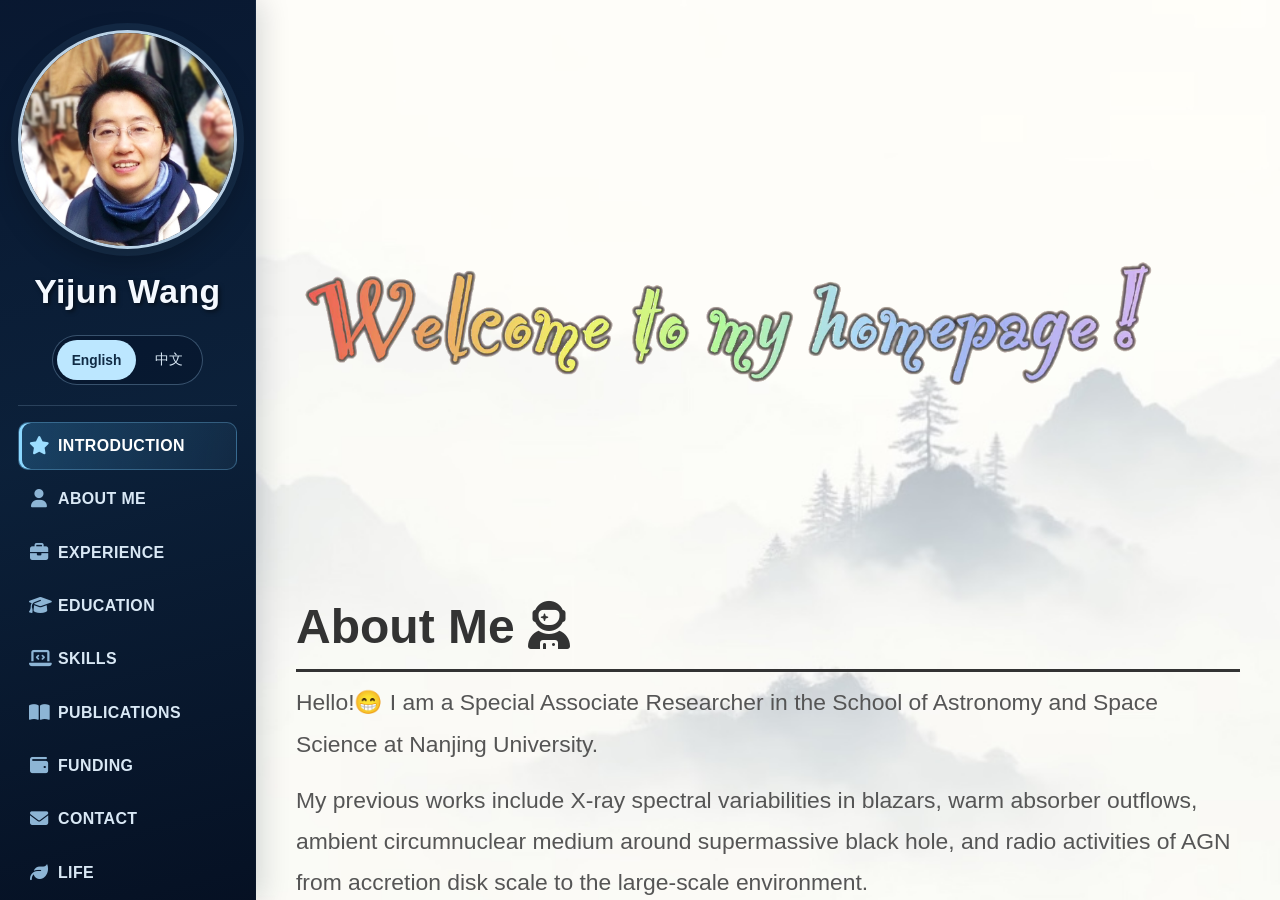
==== commit 8a326bbb: "Update index.html" ====
--- a/index.html
+++ b/index.html
@@ -921,6 +921,14 @@
             .left-side .profile-photo { width: min(241.92px, 72vw); }
         }
 
+
+        /* One localized sidebar name, with calligraphy for Chinese. */
+        .left-side .name { margin-bottom: 24px; }
+        html[lang="zh-CN"] .left-side .name {
+            font-family: "Kaiti SC", "STKaiti", "KaiTi", "楷体", "Noto Serif CJK SC", serif;
+            letter-spacing: .14em;
+            padding-left: .14em;
+        }
     </style>
 </head>
 <body>
@@ -932,7 +940,6 @@
             
             <!-- Name with larger font size -->
             <div class="name">Yijun Wang</div>
-            <div class="name-CN">王倚君</div>
             
             <div class="language-switch" role="group" aria-label="Language / 语言">
                 <button type="button" data-language="en" lang="en" aria-pressed="true">English</button>
@@ -1571,6 +1578,7 @@
             function setLanguage(language) {
                 const chinese = language === 'zh';
                 document.documentElement.lang = chinese ? 'zh-CN' : 'en';
+                document.querySelector('.left-side .name').textContent = chinese ? '王倚君' : 'Yijun Wang';
                 document.title = chinese ? '王倚君 | 个人主页' : 'Yijun Wang | Personal Website';
                 textNodes.forEach(({ node, original, key }) => {
                     node.nodeValue = chinese ? original.replace(key, translations[key]) : original;
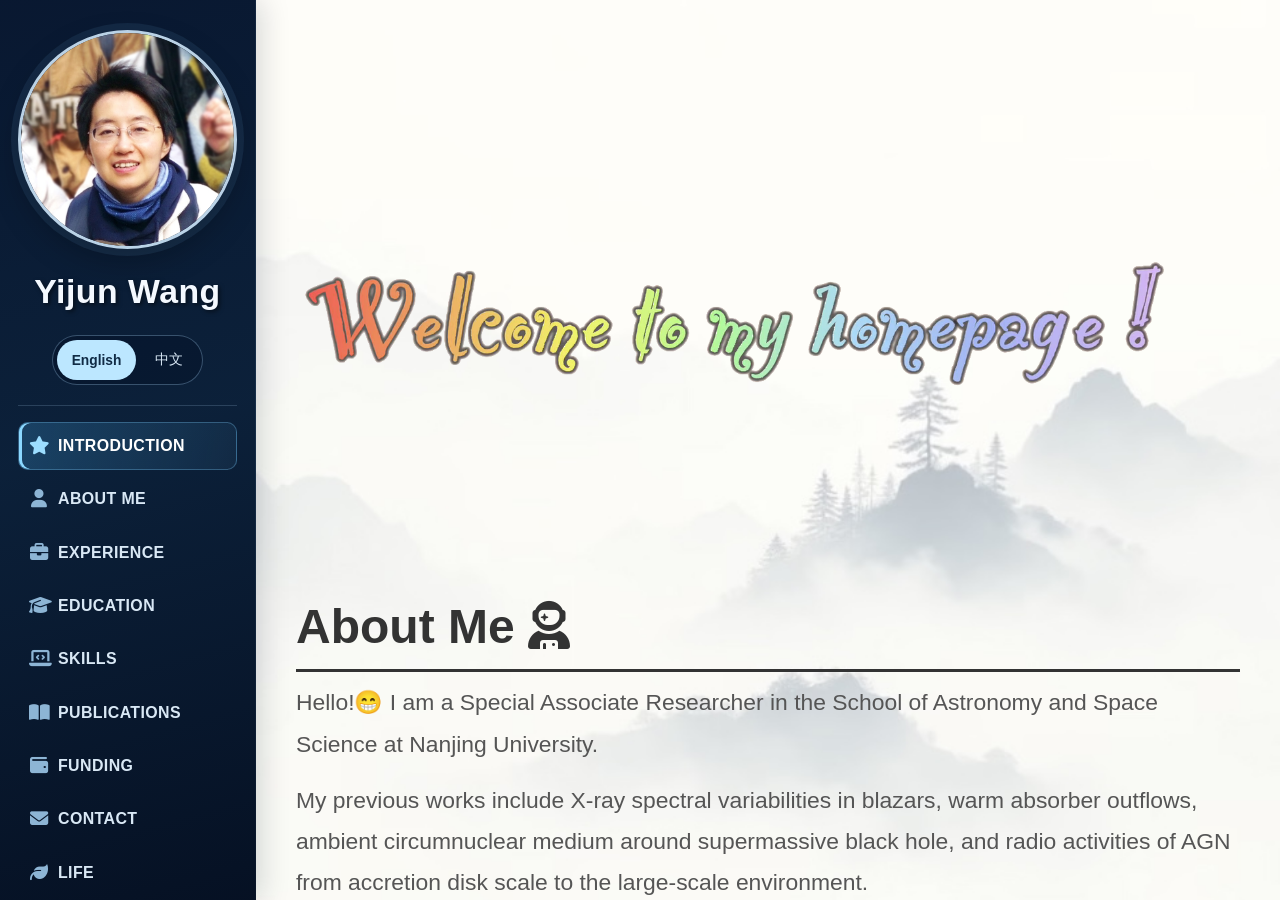
==== commit 74419213: "Update index.html" ====
--- a/index.html
+++ b/index.html
@@ -1530,7 +1530,7 @@
             "Visiting PhD student in Astrophysics (2019-2020)": "天体物理学访问博士生（2019—2020）",
             "@ Space Research Organisation Netherlands (SRON) & Leiden University": "荷兰空间研究所（SRON）与莱顿大学",
             "Studying in Prof. Jelle Kaastra's group.": "在 Jelle Kaastra 教授课题组学习与研究。",
-            "Participating a series of works on warm absorber outflows and obscured winds in NGC 3227, and leading one of the projects.": "参与 NGC 3227 暖吸收体外流及遮蔽外流的系列研究，并主持其中一项研究。",
+            "Participating a series of works on warm absorber outflows and obscured winds in NGC 3227, and leading one of the projects.": "参与 NGC 3227 温吸收体外流及遮蔽外流的系列研究，并主持其中一项研究。",
             "Bachelor of Science in Agriculture (2010-2014)": "农学学士（2010—2014）",
             "@ Huazhong Agriculture Univerisy (HZAU)": "华中农业大学（HZAU）",
             "Cultivating a variety of crops such as rapeseed, rice, wheat, cotton, corn, and others, and learning basic plant gene extraction techniques and meteorology.": "参与油菜、水稻、小麦、棉花、玉米等作物的栽培，学习植物基因提取基础技术与气象学。",
